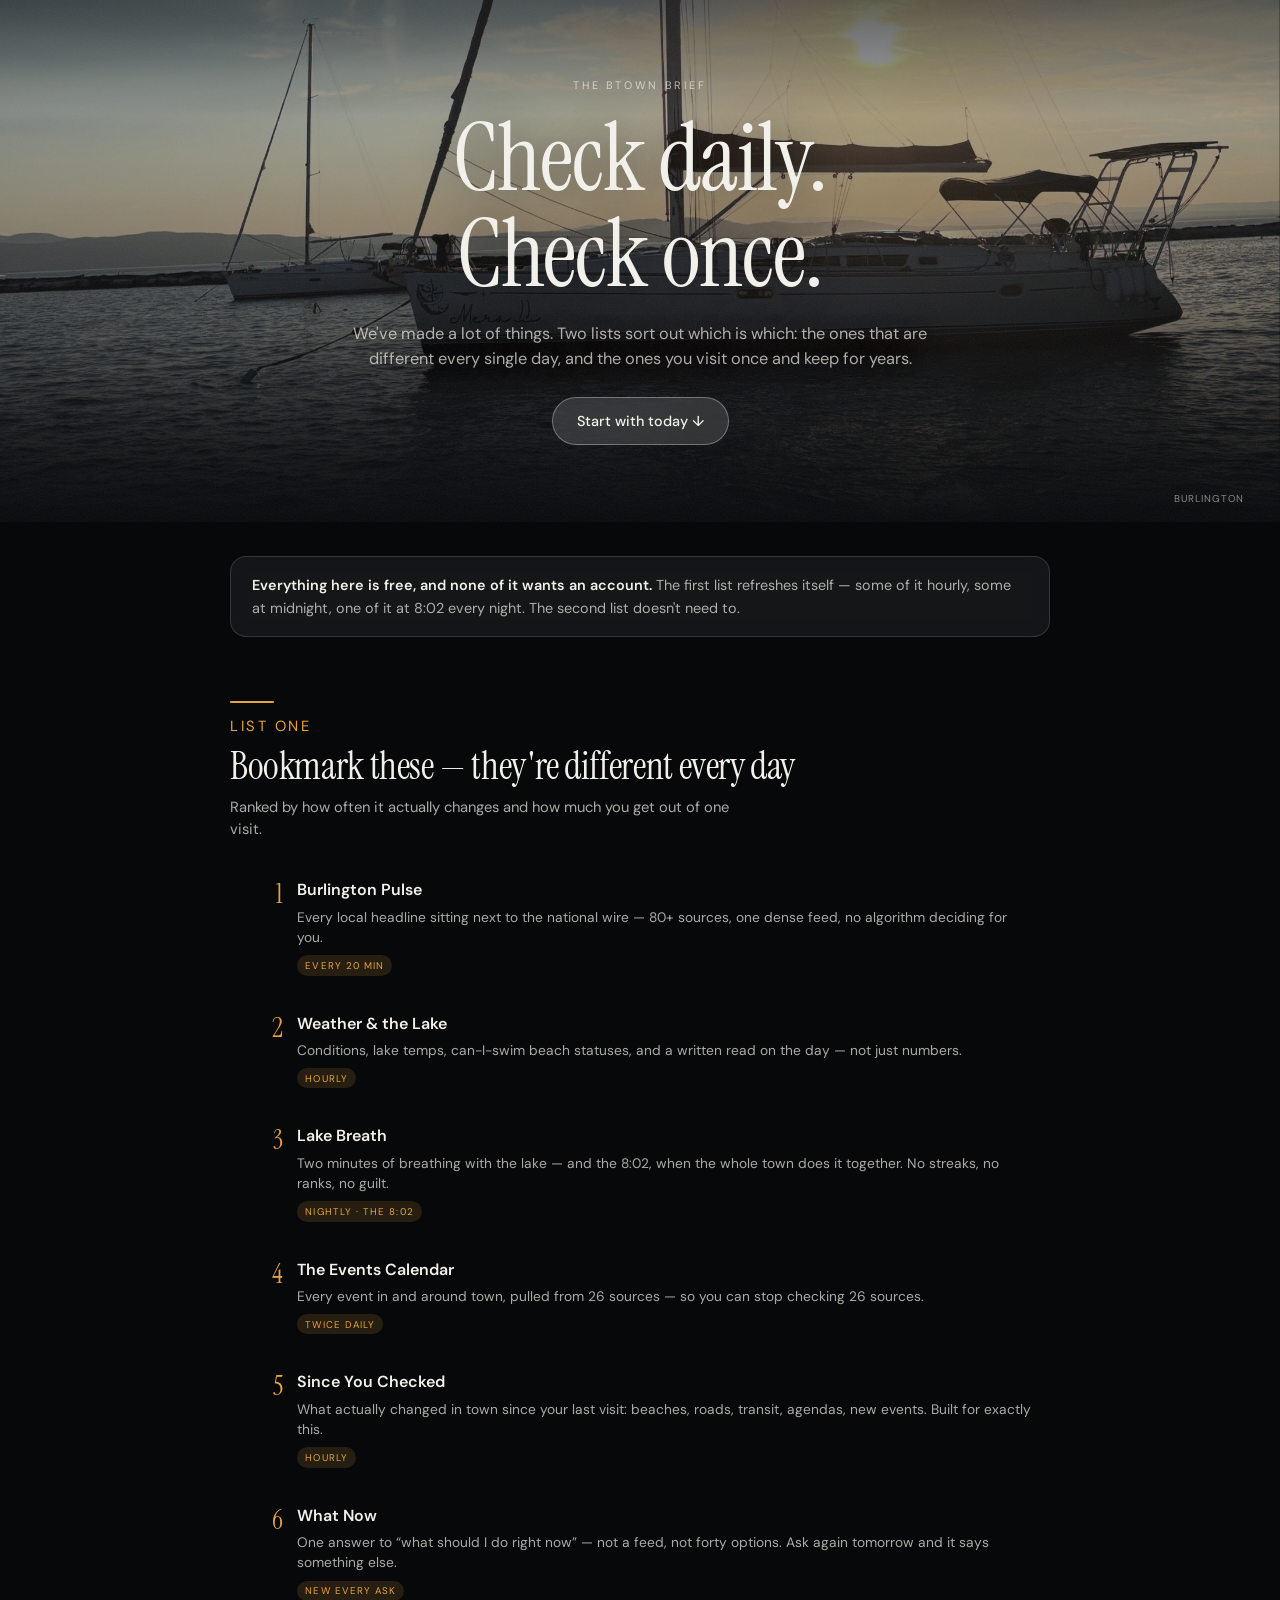
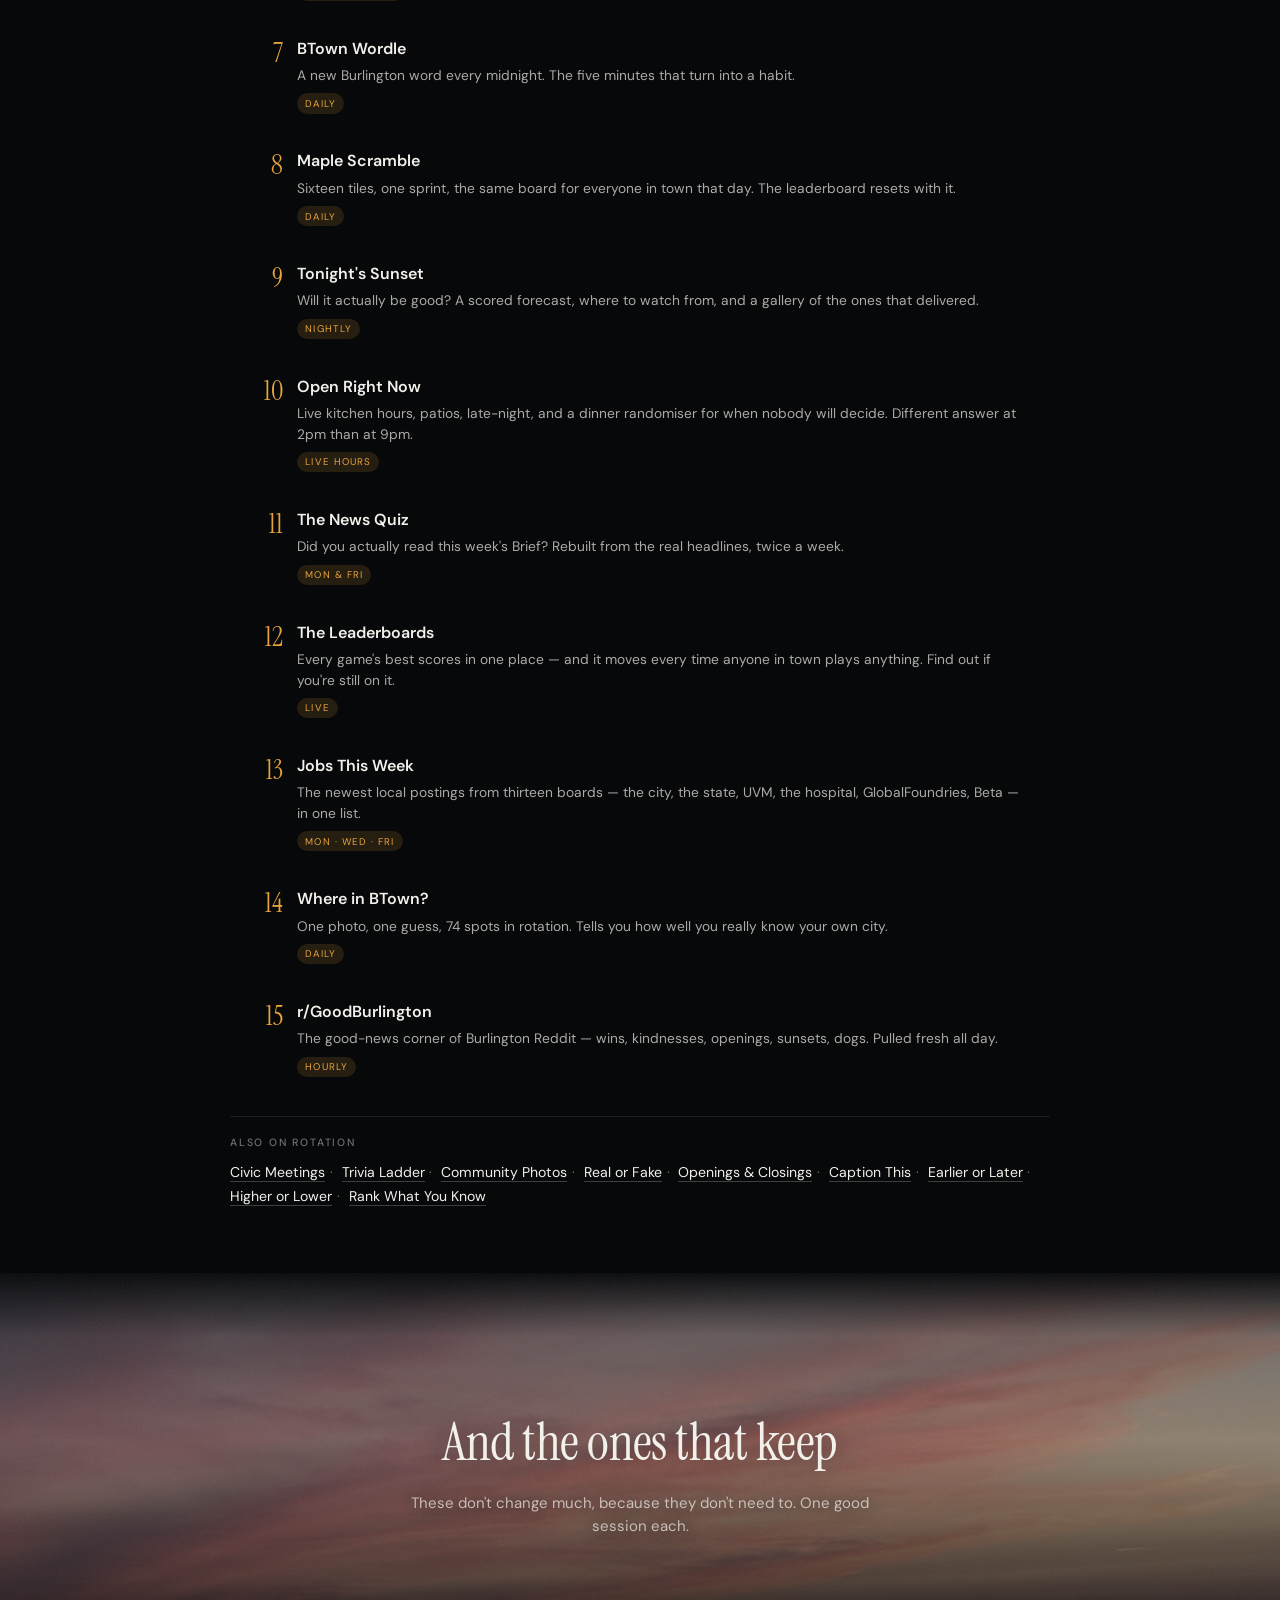
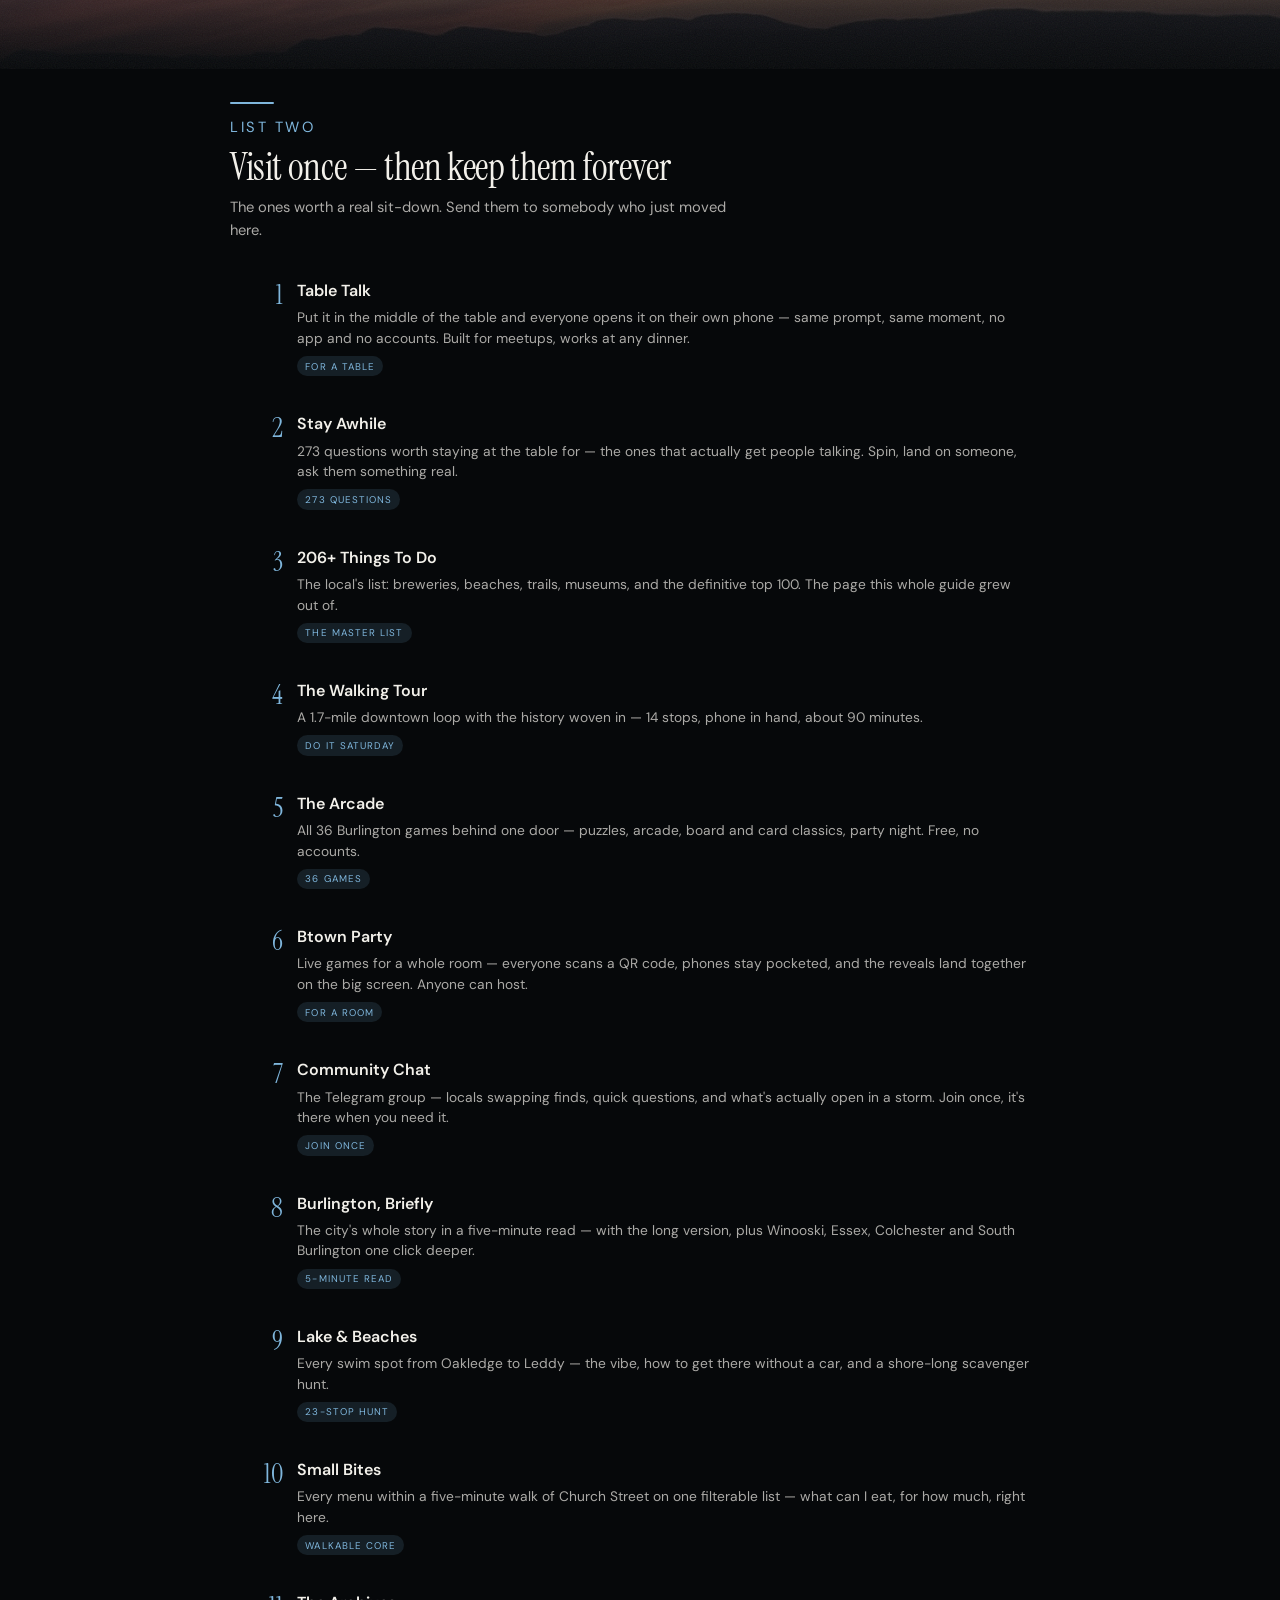
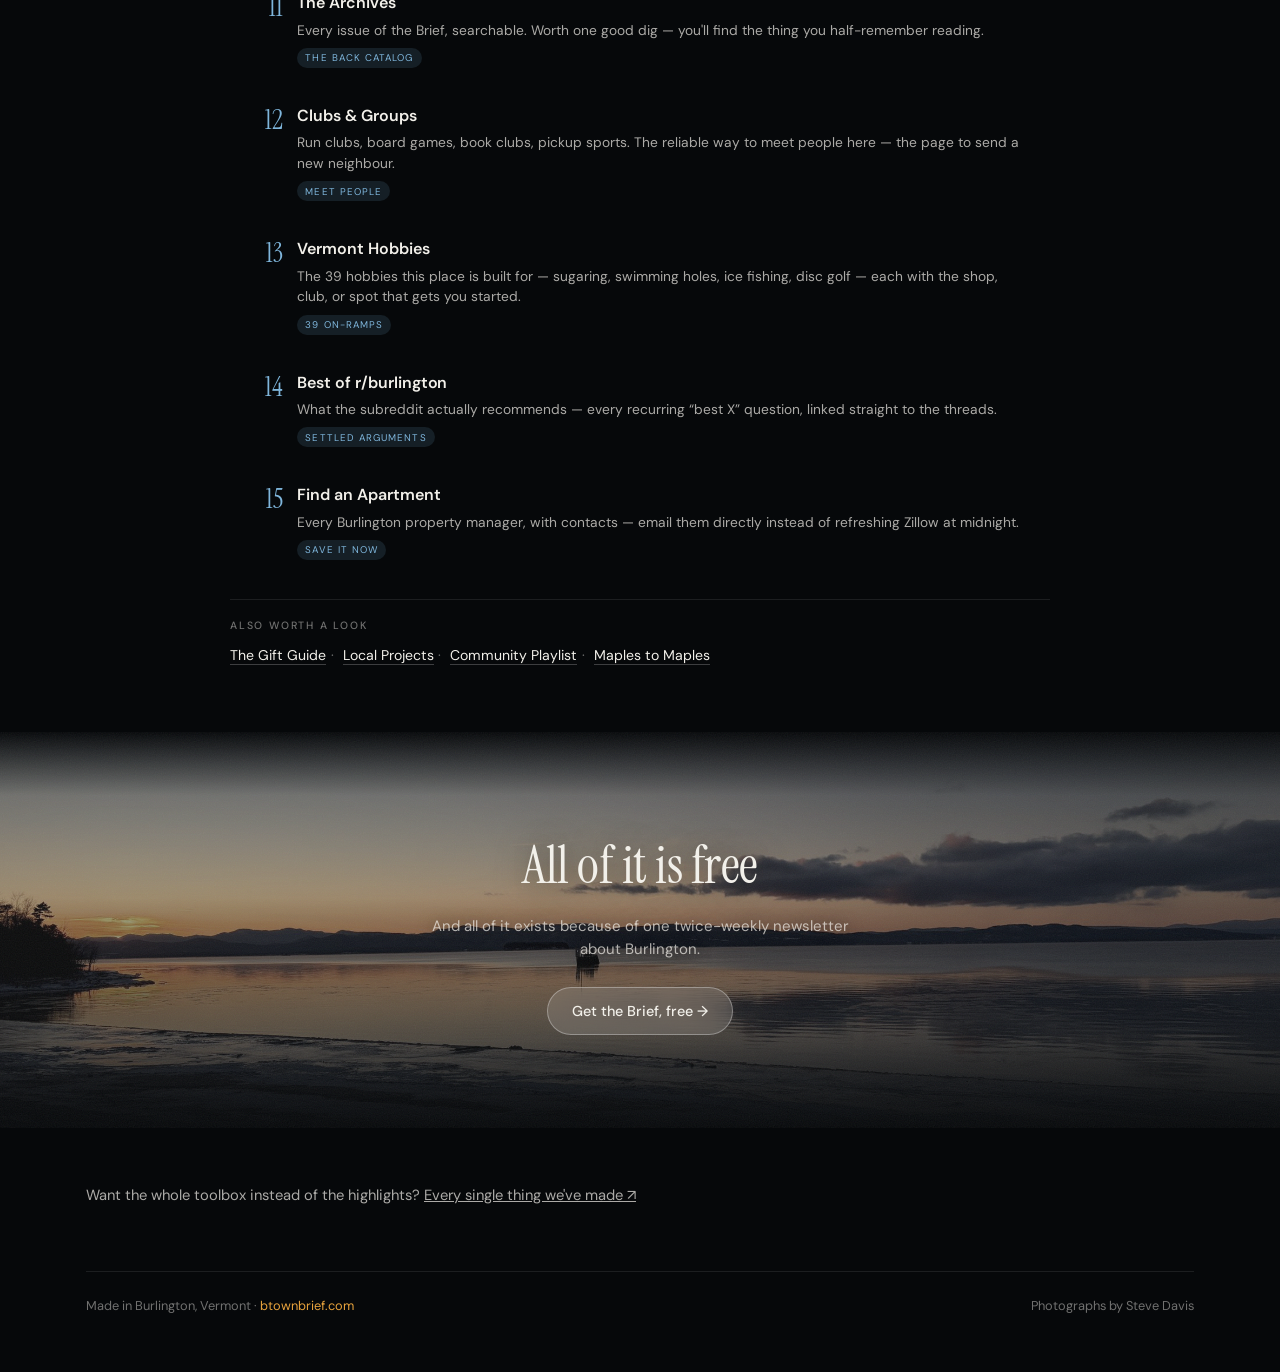
==== start-here.html @ 5e4eedcc "Add Start Here — the two ranked lists Thirty of the free things we've made, sorted into the only two" ====
<!DOCTYPE html>
<html lang="en">
<head>
<meta charset="utf-8">
<meta name="viewport" content="width=device-width, initial-scale=1, viewport-fit=cover">
<meta name="theme-color" content="#06080A">
<title>Start Here — check daily, check once</title>
<meta name="description" content="Thirty of the free things the BTown Brief has built for Burlington, ranked into two lists: the fifteen that are different every day, and the fifteen worth one good visit.">

<link rel="icon" href="assets/favicon-32.png" sizes="32x32" type="image/png">
<link rel="icon" href="assets/favicon-16.png" sizes="16x16" type="image/png">
<link rel="apple-touch-icon" href="assets/apple-touch-icon.png">
<link rel="manifest" href="manifest.webmanifest">
<meta name="apple-mobile-web-app-title" content="BTown Hub">

<meta property="og:type" content="website">
<meta property="og:site_name" content="BTown Brief">
<meta property="og:title" content="Start Here — check daily, check once">
<meta property="og:description" content="Two ranked lists: the fifteen things that are different every day, and the fifteen worth one good visit.">
<meta property="og:url" content="https://hub.btownbrief.com/start-here.html">
<meta property="og:image" content="https://hub.btownbrief.com/assets/og-hub.jpg">
<meta property="og:image:width" content="1200">
<meta property="og:image:height" content="630">
<meta name="twitter:card" content="summary_large_image">
<meta name="twitter:title" content="Start Here — check daily, check once">
<meta name="twitter:description" content="Two ranked lists: the fifteen things that are different every day, and the fifteen worth one good visit.">
<meta name="twitter:image" content="https://hub.btownbrief.com/assets/og-hub.jpg">

<link rel="preconnect" href="https://fonts.googleapis.com">
<link rel="preconnect" href="https://fonts.gstatic.com" crossorigin>
<link href="https://fonts.googleapis.com/css2?family=Instrument+Serif:ital@0;1&family=DM+Sans:opsz,wght@9..40,300;9..40,400;9..40,500;9..40,600&display=swap" rel="stylesheet">
<link rel="stylesheet" href="style.css">
<link rel="stylesheet" href="start-here.css">
</head>
<body>

<!-- ============ THE OPENING FRAME ============ -->
<header class="shot hero">
  <div class="shot-img" style="background-image:url('assets/img/band-city.jpg')"></div>
  <div class="grain" aria-hidden="true"></div>
  <div class="hero-copy">
    <p class="eyebrow">The BTown Brief</p>
    <h1>Check daily.<br>Check once.</h1>
    <p class="lede">We've made a lot of things. Two lists sort out which is which:
      the ones that are different every single day, and the ones you visit once
      and keep for years.</p>
    <a class="pillbtn" href="#daily">Start with today ↓</a>
  </div>
  <span class="credit">Burlington</span>
</header>

<!-- ============ LIST ONE ============ -->
<main class="wrap" id="daily">
  <section class="deck">
    <div class="howto">
      <b>Everything here is free, and none of it wants an account.</b>
      The first list refreshes itself — some of it hourly, some at midnight, one of it
      at 8:02 every night. The second list doesn't need to.
    </div>
  </section>

  <section class="deck tight lists daily">
    <div class="list-head">
      <div class="list-rule"></div>
      <p class="list-kicker">List one</p>
      <h2>Bookmark these — they're different every day</h2>
      <p>Ranked by how often it actually changes and how much you get out of one visit.</p>
    </div>

    <ol class="ranks">
      <li><a class="rank" href="https://guide.btownbrief.com/pulse.html">
        <div class="rank-n">1</div>
        <div class="rank-body">
          <div class="rank-name">Burlington Pulse <span class="arrow">→</span></div>
          <p>Every local headline sitting next to the national wire — 80+ sources, one dense feed, no algorithm deciding for you.</p>
          <span class="chip">every 20 min</span>
        </div>
      </a></li>

      <li><a class="rank" href="https://guide.btownbrief.com/weather.html">
        <div class="rank-n">2</div>
        <div class="rank-body">
          <div class="rank-name">Weather &amp; the Lake <span class="arrow">→</span></div>
          <p>Conditions, lake temps, can-I-swim beach statuses, and a written read on the day — not just numbers.</p>
          <span class="chip">hourly</span>
        </div>
      </a></li>

      <li><a class="rank" href="https://play.btownbrief.com/lake-breath/">
        <div class="rank-n">3</div>
        <div class="rank-body">
          <div class="rank-name">Lake Breath <span class="arrow">→</span></div>
          <p>Two minutes of breathing with the lake — and the 8:02, when the whole town does it together. No streaks, no ranks, no guilt.</p>
          <span class="chip">nightly · the 8:02</span>
        </div>
      </a></li>

      <li><a class="rank" href="https://guide.btownbrief.com/events.html">
        <div class="rank-n">4</div>
        <div class="rank-body">
          <div class="rank-name">The Events Calendar <span class="arrow">→</span></div>
          <p>Every event in and around town, pulled from 26 sources — so you can stop checking 26 sources.</p>
          <span class="chip">twice daily</span>
        </div>
      </a></li>

      <li><a class="rank" href="https://guide.btownbrief.com/changes.html">
        <div class="rank-n">5</div>
        <div class="rank-body">
          <div class="rank-name">Since You Checked <span class="arrow">→</span></div>
          <p>What actually changed in town since your last visit: beaches, roads, transit, agendas, new events. Built for exactly this.</p>
          <span class="chip">hourly</span>
        </div>
      </a></li>

      <li><a class="rank" href="https://play.btownbrief.com/what-now/">
        <div class="rank-n">6</div>
        <div class="rank-body">
          <div class="rank-name">What Now <span class="arrow">→</span></div>
          <p>One answer to “what should I do right now” — not a feed, not forty options. Ask again tomorrow and it says something else.</p>
          <span class="chip">new every ask</span>
        </div>
      </a></li>

      <li><a class="rank" href="https://play.btownbrief.com/btown-wordle/">
        <div class="rank-n">7</div>
        <div class="rank-body">
          <div class="rank-name">BTown Wordle <span class="arrow">→</span></div>
          <p>A new Burlington word every midnight. The five minutes that turn into a habit.</p>
          <span class="chip">daily</span>
        </div>
      </a></li>

      <li><a class="rank" href="https://play.btownbrief.com/maple-scramble/">
        <div class="rank-n">8</div>
        <div class="rank-body">
          <div class="rank-name">Maple Scramble <span class="arrow">→</span></div>
          <p>Sixteen tiles, one sprint, the same board for everyone in town that day. The leaderboard resets with it.</p>
          <span class="chip">daily</span>
        </div>
      </a></li>

      <li><a class="rank" href="https://guide.btownbrief.com/sunset.html">
        <div class="rank-n">9</div>
        <div class="rank-body">
          <div class="rank-name">Tonight's Sunset <span class="arrow">→</span></div>
          <p>Will it actually be good? A scored forecast, where to watch from, and a gallery of the ones that delivered.</p>
          <span class="chip">nightly</span>
        </div>
      </a></li>

      <li><a class="rank" href="https://guide.btownbrief.com/restaurants.html">
        <div class="rank-n">10</div>
        <div class="rank-body">
          <div class="rank-name">Open Right Now <span class="arrow">→</span></div>
          <p>Live kitchen hours, patios, late-night, and a dinner randomiser for when nobody will decide. Different answer at 2pm than at 9pm.</p>
          <span class="chip">live hours</span>
        </div>
      </a></li>

      <li><a class="rank" href="https://play.btownbrief.com/news-quiz/">
        <div class="rank-n">11</div>
        <div class="rank-body">
          <div class="rank-name">The News Quiz <span class="arrow">→</span></div>
          <p>Did you actually read this week's Brief? Rebuilt from the real headlines, twice a week.</p>
          <span class="chip">Mon &amp; Fri</span>
        </div>
      </a></li>

      <li><a class="rank" href="https://play.btownbrief.com/leaderboards/">
        <div class="rank-n">12</div>
        <div class="rank-body">
          <div class="rank-name">The Leaderboards <span class="arrow">→</span></div>
          <p>Every game's best scores in one place — and it moves every time anyone in town plays anything. Find out if you're still on it.</p>
          <span class="chip">live</span>
        </div>
      </a></li>

      <li><a class="rank" href="https://guide.btownbrief.com/jobs.html">
        <div class="rank-n">13</div>
        <div class="rank-body">
          <div class="rank-name">Jobs This Week <span class="arrow">→</span></div>
          <p>The newest local postings from thirteen boards — the city, the state, UVM, the hospital, GlobalFoundries, Beta — in one list.</p>
          <span class="chip">Mon · Wed · Fri</span>
        </div>
      </a></li>

      <li><a class="rank" href="https://play.btownbrief.com/where-in-btown/">
        <div class="rank-n">14</div>
        <div class="rank-body">
          <div class="rank-name">Where in BTown? <span class="arrow">→</span></div>
          <p>One photo, one guess, 74 spots in rotation. Tells you how well you really know your own city.</p>
          <span class="chip">daily</span>
        </div>
      </a></li>

      <li><a class="rank" href="https://guide.btownbrief.com/goodburlington.html">
        <div class="rank-n">15</div>
        <div class="rank-body">
          <div class="rank-name">r/GoodBurlington <span class="arrow">→</span></div>
          <p>The good-news corner of Burlington Reddit — wins, kindnesses, openings, sunsets, dogs. Pulled fresh all day.</p>
          <span class="chip">hourly</span>
        </div>
      </a></li>
    </ol>

    <div class="bench">
      <h3>Also on rotation</h3>
      <p>
        <a href="https://guide.btownbrief.com/civic.html">Civic Meetings</a><span class="sep">·</span>
        <a href="https://play.btownbrief.com/trivia-ladder/">Trivia Ladder</a><span class="sep">·</span>
        <a href="https://guide.btownbrief.com/photos.html">Community Photos</a><span class="sep">·</span>
        <a href="https://play.btownbrief.com/real-or-fake/">Real or Fake</a><span class="sep">·</span>
        <a href="https://guide.btownbrief.com/openings.html">Openings &amp; Closings</a><span class="sep">·</span>
        <a href="https://play.btownbrief.com/caption-this/">Caption This</a><span class="sep">·</span>
        <a href="https://play.btownbrief.com/earlier-or-later/">Earlier or Later</a><span class="sep">·</span>
        <a href="https://play.btownbrief.com/higher-or-lower/">Higher or Lower</a><span class="sep">·</span>
        <a href="https://play.btownbrief.com/rank-what-you-know/">Rank What You Know</a>
      </p>
    </div>
  </section>
</main>

<!-- ============ THE FRAME BETWEEN ============ -->
<section class="shot band" id="once">
  <div class="shot-img" style="background-image:url('assets/img/band-play.jpg')"></div>
  <div class="grain" aria-hidden="true"></div>
  <div class="band-copy">
    <h2>And the ones that keep</h2>
    <p>These don't change much, because they don't need to. One good session each.</p>
  </div>
</section>

<!-- ============ LIST TWO ============ -->
<main class="wrap">
  <section class="deck lists keeps">
    <div class="list-head">
      <div class="list-rule"></div>
      <p class="list-kicker">List two</p>
      <h2>Visit once — then keep them forever</h2>
      <p>The ones worth a real sit-down. Send them to somebody who just moved here.</p>
    </div>

    <ol class="ranks">
      <li><a class="rank" href="https://guide.btownbrief.com/table.html">
        <div class="rank-n">1</div>
        <div class="rank-body">
          <div class="rank-name">Table Talk <span class="arrow">→</span></div>
          <p>Put it in the middle of the table and everyone opens it on their own phone — same prompt, same moment, no app and no accounts. Built for meetups, works at any dinner.</p>
          <span class="chip">for a table</span>
        </div>
      </a></li>

      <li><a class="rank" href="https://play.btownbrief.com/stay-awhile/">
        <div class="rank-n">2</div>
        <div class="rank-body">
          <div class="rank-name">Stay Awhile <span class="arrow">→</span></div>
          <p>273 questions worth staying at the table for — the ones that actually get people talking. Spin, land on someone, ask them something real.</p>
          <span class="chip">273 questions</span>
        </div>
      </a></li>

      <li><a class="rank" href="https://guide.btownbrief.com/things-to-do.html">
        <div class="rank-n">3</div>
        <div class="rank-body">
          <div class="rank-name">206+ Things To Do <span class="arrow">→</span></div>
          <p>The local's list: breweries, beaches, trails, museums, and the definitive top 100. The page this whole guide grew out of.</p>
          <span class="chip">the master list</span>
        </div>
      </a></li>

      <li><a class="rank" href="https://guide.btownbrief.com/walking-tour.html">
        <div class="rank-n">4</div>
        <div class="rank-body">
          <div class="rank-name">The Walking Tour <span class="arrow">→</span></div>
          <p>A 1.7-mile downtown loop with the history woven in — 14 stops, phone in hand, about 90 minutes.</p>
          <span class="chip">do it saturday</span>
        </div>
      </a></li>

      <li><a class="rank" href="https://play.btownbrief.com/">
        <div class="rank-n">5</div>
        <div class="rank-body">
          <div class="rank-name">The Arcade <span class="arrow">→</span></div>
          <p>All 36 Burlington games behind one door — puzzles, arcade, board and card classics, party night. Free, no accounts.</p>
          <span class="chip">36 games</span>
        </div>
      </a></li>

      <li><a class="rank" href="https://play.btownbrief.com/btown-party/">
        <div class="rank-n">6</div>
        <div class="rank-body">
          <div class="rank-name">Btown Party <span class="arrow">→</span></div>
          <p>Live games for a whole room — everyone scans a QR code, phones stay pocketed, and the reveals land together on the big screen. Anyone can host.</p>
          <span class="chip">for a room</span>
        </div>
      </a></li>

      <li><a class="rank" href="https://guide.btownbrief.com/telegram.html">
        <div class="rank-n">7</div>
        <div class="rank-body">
          <div class="rank-name">Community Chat <span class="arrow">→</span></div>
          <p>The Telegram group — locals swapping finds, quick questions, and what's actually open in a storm. Join once, it's there when you need it.</p>
          <span class="chip">join once</span>
        </div>
      </a></li>

      <li><a class="rank" href="https://guide.btownbrief.com/history.html">
        <div class="rank-n">8</div>
        <div class="rank-body">
          <div class="rank-name">Burlington, Briefly <span class="arrow">→</span></div>
          <p>The city's whole story in a five-minute read — with the long version, plus Winooski, Essex, Colchester and South Burlington one click deeper.</p>
          <span class="chip">5-minute read</span>
        </div>
      </a></li>

      <li><a class="rank" href="https://guide.btownbrief.com/beaches.html">
        <div class="rank-n">9</div>
        <div class="rank-body">
          <div class="rank-name">Lake &amp; Beaches <span class="arrow">→</span></div>
          <p>Every swim spot from Oakledge to Leddy — the vibe, how to get there without a car, and a shore-long scavenger hunt.</p>
          <span class="chip">23-stop hunt</span>
        </div>
      </a></li>

      <li><a class="rank" href="https://guide.btownbrief.com/small-bites.html">
        <div class="rank-n">10</div>
        <div class="rank-body">
          <div class="rank-name">Small Bites <span class="arrow">→</span></div>
          <p>Every menu within a five-minute walk of Church Street on one filterable list — what can I eat, for how much, right here.</p>
          <span class="chip">walkable core</span>
        </div>
      </a></li>

      <li><a class="rank" href="https://play.btownbrief.com/archive/">
        <div class="rank-n">11</div>
        <div class="rank-body">
          <div class="rank-name">The Archives <span class="arrow">→</span></div>
          <p>Every issue of the Brief, searchable. Worth one good dig — you'll find the thing you half-remember reading.</p>
          <span class="chip">the back catalog</span>
        </div>
      </a></li>

      <li><a class="rank" href="https://guide.btownbrief.com/clubs.html">
        <div class="rank-n">12</div>
        <div class="rank-body">
          <div class="rank-name">Clubs &amp; Groups <span class="arrow">→</span></div>
          <p>Run clubs, board games, book clubs, pickup sports. The reliable way to meet people here — the page to send a new neighbour.</p>
          <span class="chip">meet people</span>
        </div>
      </a></li>

      <li><a class="rank" href="https://guide.btownbrief.com/hobbies.html">
        <div class="rank-n">13</div>
        <div class="rank-body">
          <div class="rank-name">Vermont Hobbies <span class="arrow">→</span></div>
          <p>The 39 hobbies this place is built for — sugaring, swimming holes, ice fishing, disc golf — each with the shop, club, or spot that gets you started.</p>
          <span class="chip">39 on-ramps</span>
        </div>
      </a></li>

      <li><a class="rank" href="https://guide.btownbrief.com/best-of-reddit.html">
        <div class="rank-n">14</div>
        <div class="rank-body">
          <div class="rank-name">Best of r/burlington <span class="arrow">→</span></div>
          <p>What the subreddit actually recommends — every recurring “best X” question, linked straight to the threads.</p>
          <span class="chip">settled arguments</span>
        </div>
      </a></li>

      <li><a class="rank" href="https://guide.btownbrief.com/housing.html">
        <div class="rank-n">15</div>
        <div class="rank-body">
          <div class="rank-name">Find an Apartment <span class="arrow">→</span></div>
          <p>Every Burlington property manager, with contacts — email them directly instead of refreshing Zillow at midnight.</p>
          <span class="chip">save it now</span>
        </div>
      </a></li>
    </ol>

    <div class="bench">
      <h3>Also worth a look</h3>
      <p>
        <a href="https://guide.btownbrief.com/gifts.html">The Gift Guide</a><span class="sep">·</span>
        <a href="https://guide.btownbrief.com/projects.html">Local Projects</a><span class="sep">·</span>
        <a href="https://guide.btownbrief.com/playlist.html">Community Playlist</a><span class="sep">·</span>
        <a href="https://play.btownbrief.com/maples-to-maples/">Maples to Maples</a>
      </p>
    </div>
  </section>
</main>

<!-- ============ CLOSING FRAME ============ -->
<section class="shot band closing">
  <div class="shot-img" style="background-image:url('assets/img/band-join.jpg')"></div>
  <div class="grain" aria-hidden="true"></div>
  <div class="band-copy">
    <h2>All of it is free</h2>
    <p>And all of it exists because of one twice-weekly newsletter about Burlington.</p>
    <a class="pillbtn" href="https://www.btownbrief.com?utm_source=hub&utm_medium=referral&utm_campaign=start_here">Get the Brief, free →</a>
  </div>
</section>

<main class="wrap">
  <section class="deck">
    <p class="router-more">Want the whole toolbox instead of the highlights? <a href="/">Every single thing we've made ↗</a></p>
  </section>
  <footer class="foot">
    <span>Made in Burlington, Vermont · <a href="https://www.btownbrief.com">btownbrief.com</a></span>
    <span>Photographs by Steve Davis</span>
  </footer>
</main>

<script src="https://play.btownbrief.com/nav.js" defer></script>
</body>
</html>
---- style.css ----
/* ============================================================
   EVERYTHING — the BTown Brief front door

   The page is a reel of Burlington. A photograph fills the frame,
   dissolves into black, the links sit in that black, and then the
   black dissolves into the next photograph. The dark isn't dead
   space between pictures — it's the room the links live in.

   Cards are glass, not slabs: translucent, blurred, bordered in a
   hairline of white. They read on a photograph and on black alike,
   which is what lets a card sit anywhere on the reel.
============================================================ */

:root {
  --black: #06080A;
  --ink: #F2F0EA;
  --ink-soft: rgba(242, 240, 234, 0.70);
  --ink-faint: rgba(242, 240, 234, 0.45);

  /* Glass. One material, used everywhere. */
  --glass: rgba(255, 255, 255, 0.06);
  --glass-hover: rgba(255, 255, 255, 0.11);
  --glass-edge: rgba(255, 255, 255, 0.14);
  --glass-edge-hi: rgba(255, 255, 255, 0.32);

  --gold: #E8A33D;

  --serif: "Instrument Serif", Georgia, serif;
  --ui: "DM Sans", system-ui, -apple-system, sans-serif;

  --radius: 16px;
  --pill: 999px;
  --wrap: 1180px;
}

* { box-sizing: border-box; }

body {
  margin: 0;
  background: var(--black);
  color: var(--ink);
  font-family: var(--ui);
  font-size: 15px;
  line-height: 1.55;
  -webkit-font-smoothing: antialiased;
}

.wrap {
  max-width: var(--wrap);
  margin: 0 auto;
  padding: 0 clamp(1.1rem, 4vw, 2.25rem);
}

/* ============================================================
   PHOTOGRAPHS
   Every frame is graded the same way and masked to black top and
   bottom, so no photo ever ends on a hard edge.
============================================================ */
.shot {
  position: relative;
  width: 100%;
  overflow: hidden;
  background: var(--black);
}
.shot-img {
  position: absolute;
  inset: 0;
  background-size: cover;
  background-position: center 55%;
  /* The grade. Matte it so white type simply sits on top — a scrim alone
     never fixes white-text-on-photo, but a graded photo doesn't need one. */
  filter: saturate(0.74) contrast(0.88) brightness(0.82);
}
/* Dissolve into black at both ends. This is the whole transition. */
.shot::after {
  content: "";
  position: absolute;
  inset: 0;
  z-index: 1;
  pointer-events: none;
  background: linear-gradient(
    to bottom,
    var(--black) 0%,
    rgba(6, 8, 10, 0.35) 16%,
    rgba(6, 8, 10, 0.18) 42%,
    rgba(6, 8, 10, 0.55) 78%,
    var(--black) 100%
  );
}
/* The hero has no black above it — it opens the page. */
.shot.hero::after {
  background: linear-gradient(
    to bottom,
    rgba(6, 8, 10, 0.55) 0%,
    rgba(6, 8, 10, 0.15) 22%,
    rgba(6, 8, 10, 0.30) 55%,
    rgba(6, 8, 10, 0.88) 88%,
    var(--black) 100%
  );
}

/* Grain, over everything photographic. Ties the set into one family. */
.grain {
  position: absolute;
  inset: 0;
  z-index: 2;
  pointer-events: none;
  opacity: 0.15;
  background-image: url("data:image/svg+xml,%3Csvg xmlns='http://www.w3.org/2000/svg' width='160' height='160'%3E%3Cfilter id='n'%3E%3CfeTurbulence type='fractalNoise' baseFrequency='0.85' numOctaves='3' stitchTiles='stitch'/%3E%3C/filter%3E%3Crect width='160' height='160' filter='url(%23n)' opacity='0.5'/%3E%3C/svg%3E");
}

/* ---- The opening frame ---- */
.hero {
  min-height: clamp(420px, 58vh, 620px);
  display: flex;
  align-items: center;
}
.hero-copy {
  position: relative;
  z-index: 3;
  max-width: var(--wrap);
  margin: 0 auto;
  width: 100%;
  padding: 0 clamp(1.1rem, 4vw, 2.25rem);
  text-align: center;
}
.eyebrow {
  font-size: 0.68rem;
  letter-spacing: 0.24em;
  text-transform: uppercase;
  color: var(--ink-soft);
  margin: 0 0 1rem;
}
.hero h1 {
  font-family: var(--serif);
  font-weight: 400;
  font-size: clamp(2.8rem, 7.4vw, 5.9rem);
  line-height: 1.02;
  letter-spacing: -0.012em;
  margin: 0;
  text-wrap: balance;
  text-shadow: 0 2px 40px rgba(0, 0, 0, 0.45);
}
.hero .lede {
  max-width: 54ch;
  margin: 1.15rem auto 0;
  color: var(--ink-soft);
  font-size: 1.02rem;
  text-shadow: 0 1px 18px rgba(0, 0, 0, 0.6);
}

/* The park.photos pill: translucent, not a solid slab. */
.pillbtn {
  display: inline-flex;
  align-items: center;
  gap: 0.5rem;
  margin-top: 1.6rem;
  padding: 0.72rem 1.5rem;
  border-radius: var(--pill);
  background: rgba(255, 255, 255, 0.13);
  border: 1px solid var(--glass-edge-hi);
  -webkit-backdrop-filter: blur(14px);
  backdrop-filter: blur(14px);
  color: var(--ink);
  text-decoration: none;
  font-size: 0.9rem;
  font-weight: 500;
  transition: background 0.18s ease, transform 0.18s ease;
}
/* Two pills sit side by side on the hero; inline-flex leaves no gap of its own. */
.pillbtn + .pillbtn { margin-left: 0.6rem; }
.pillbtn:hover, .pillbtn:focus-visible {
  background: rgba(255, 255, 255, 0.22);
  transform: translateY(-1px);
  outline: none;
}

/* ---- Interstitial frames: a photo carrying a section title ---- */
.shot.band {
  min-height: clamp(300px, 44vh, 440px);
  display: flex;
  align-items: center;
  justify-content: center;
  text-align: center;
}
.band-copy { position: relative; z-index: 3; padding: 0 1.5rem; }
.band-copy h2 {
  font-family: var(--serif);
  font-weight: 400;
  font-size: clamp(2rem, 4.6vw, 3.3rem);
  margin: 0;
  letter-spacing: -0.01em;
  text-shadow: 0 2px 30px rgba(0, 0, 0, 0.5);
}
.band-copy p {
  margin: 0.5rem auto 0;
  max-width: 46ch;
  color: var(--ink-soft);
  text-shadow: 0 1px 16px rgba(0, 0, 0, 0.65);
}

/* ============================================================
   THE LINKS — dense, glassy, sitting in the black
============================================================ */
.deck {
  padding: clamp(1.3rem, 2.8vw, 2.1rem) 0 clamp(2.6rem, 5vw, 4rem);
}
.deck.tight { padding-top: 0; }

.grid {
  display: grid;
  grid-template-columns: repeat(auto-fill, minmax(232px, 1fr));
  gap: 10px;
}

/* A quiet rule across the grid. Seventeen games in one undifferentiated block
   is a wall; grouped, it's a menu. */
.subhead {
  grid-column: 1 / -1;
  display: flex;
  align-items: center;
  gap: 0.9rem;
  margin: 1.1rem 0 0.1rem;
  font-size: 0.66rem;
  letter-spacing: 0.17em;
  text-transform: uppercase;
  color: var(--ink-faint);
}
.subhead::after {
  content: "";
  flex: 1;
  height: 1px;
  background: rgba(255, 255, 255, 0.10);
}
.subhead:first-child { margin-top: 0; }

.card {
  position: relative;
  display: flex;
  flex-direction: column;
  gap: 0.28rem;
  padding: 0.9rem 1.05rem 0.95rem;
  border-radius: var(--radius);
  background: var(--glass);
  border: 1px solid var(--glass-edge);
  -webkit-backdrop-filter: blur(12px);
  backdrop-filter: blur(12px);
  text-decoration: none;
  color: inherit;
  transition: background 0.18s ease, border-color 0.18s ease, transform 0.18s ease;
}
.card:hover, .card:focus-visible {
  background: var(--glass-hover);
  border-color: var(--glass-edge-hi);
  transform: translateY(-2px);
  outline: none;
}
.card:focus-visible { box-shadow: 0 0 0 2px var(--gold); }

.card h3 {
  margin: 0;
  font-size: 0.97rem;
  font-weight: 600;
  letter-spacing: -0.003em;
  display: flex;
  align-items: center;
  gap: 0.45rem;
  flex-wrap: wrap;
}
.card .icon { font-size: 1.02rem; line-height: 1; }
.card p {
  margin: 0;
  font-size: 0.84rem;
  line-height: 1.45;
  color: var(--ink-soft);
}

/* Section headings that sit on black, between the frames. */
.dept {
  display: flex;
  align-items: baseline;
  gap: 0.8rem;
  flex-wrap: wrap;
  margin-bottom: 1rem;
}
.dept h2 {
  font-family: var(--serif);
  font-weight: 400;
  font-size: 1.85rem;
  margin: 0;
}
.dept p {
  margin: 0;
  color: var(--ink-faint);
  font-size: 0.86rem;
  flex: 1;
  min-width: 11rem;
}

/* The intent router: question cards, first person, one tap each. */
.router-kicker {
  font-family: var(--serif);
  font-style: italic;
  font-size: clamp(1.15rem, 2.6vw, 1.45rem);
  color: var(--ink-soft);
  margin: 0 0 0.8rem;
  text-wrap: balance;
}

/* Live conditions: the weather page's vitals, one tap from the door.
   Bare text on the hero — no chip — so it reads as a line, not a button. */
.wx-pill {
  display: inline-flex;
  flex-wrap: wrap;
  align-items: center;
  gap: 0.45rem 0.7rem;
  margin-top: 1rem;
  color: var(--ink);
  text-decoration: none;
  font-size: 0.86rem;
}
.wx-pill:hover .wx-go, .wx-pill:focus-visible .wx-go { text-decoration: underline; }
.wx-pill:focus-visible { outline: none; }
.wx-pill .wx-sep { color: var(--ink-faint); }
.wx-pill .wx-go { color: var(--gold); font-size: 0.72rem; letter-spacing: 0.1em; text-transform: uppercase; }
.intents {
  display: grid;
  grid-template-columns: repeat(auto-fit, minmax(290px, 1fr));
  gap: 12px;
}
.intent {
  display: flex;
  flex-direction: column;
  gap: 0.3rem;
  padding: 1.35rem 1.4rem 1.45rem;
  border-radius: var(--radius);
  background: var(--glass);
  border: 1px solid var(--glass-edge);
  -webkit-backdrop-filter: blur(12px);
  backdrop-filter: blur(12px);
  text-decoration: none;
  color: inherit;
  transition: background 0.18s ease, border-color 0.18s ease, transform 0.18s ease;
}
.intent:hover {
  background: var(--glass-hover);
  border-color: var(--glass-edge-hi);
}
.intent-links {
  display: flex;
  flex-wrap: wrap;
  gap: 0 1.1rem;
  margin: 0.35rem 0 0;
}
.intent-links .go {
  display: inline-flex;
  align-items: center;
  min-height: 44px;
  text-decoration: none;
}
.intent-links .go:hover, .intent-links .go:focus-visible {
  color: var(--ink);
  outline: none;
}
.intent h3 {
  font-family: var(--serif);
  font-weight: 400;
  font-size: 1.32rem;
  margin: 0;
}
.intent p { margin: 0; font-size: 0.88rem; color: var(--ink-soft); }
.router-more {
  margin: 1.4rem 0 0;
  font-size: 0.92rem;
  color: var(--ink-soft);
}
.router-more a { color: inherit; }

/* The three big destinations. Bigger glass, same material. */
.hubs {
  display: grid;
  grid-template-columns: repeat(auto-fit, minmax(250px, 1fr));
  gap: 12px;
}
.hub {
  display: flex;
  flex-direction: column;
  gap: 0.3rem;
  padding: 1.35rem 1.4rem 1.45rem;
  border-radius: var(--radius);
  background: var(--glass);
  border: 1px solid var(--glass-edge);
  -webkit-backdrop-filter: blur(12px);
  backdrop-filter: blur(12px);
  text-decoration: none;
  color: inherit;
  transition: background 0.18s ease, border-color 0.18s ease, transform 0.18s ease;
}
.hub:hover, .hub:focus-visible {
  background: var(--glass-hover);
  border-color: var(--glass-edge-hi);
  transform: translateY(-3px);
  outline: none;
}
.hub h3 {
  font-family: var(--serif);
  font-weight: 400;
  font-size: 1.5rem;
  margin: 0;
}
.hub p { margin: 0; font-size: 0.88rem; color: var(--ink-soft); }
.hub .go, .intent .go {
  margin-top: 0.55rem;
  font-size: 0.68rem;
  letter-spacing: 0.13em;
  text-transform: uppercase;
  color: var(--gold);
}

.foot {
  border-top: 1px solid rgba(255, 255, 255, 0.09);
  padding: 1.5rem 0 3.5rem;
  font-size: 0.8rem;
  color: var(--ink-faint);
  display: flex;
  flex-wrap: wrap;
  gap: 0.5rem 1.5rem;
  justify-content: space-between;
}
.foot a { color: var(--gold); text-decoration: none; }
.foot a:hover { text-decoration: underline; }

.credit {
  position: absolute;
  right: clamp(1.1rem, 4vw, 2.25rem);
  bottom: 1rem;
  z-index: 3;
  font-size: 0.62rem;
  letter-spacing: 0.1em;
  text-transform: uppercase;
  color: rgba(255, 255, 255, 0.5);
}

/* Backdrop-filter is not universal; without it the glass must still read.
   Fall back to a solid-enough tint rather than an unreadable sheet. */
@supports not ((backdrop-filter: blur(1px)) or (-webkit-backdrop-filter: blur(1px))) {
  .card, .hub, .intent { background: rgba(18, 22, 26, 0.82); }
  .pillbtn { background: rgba(28, 32, 36, 0.85); }
}

@media (prefers-reduced-motion: reduce) {
  * { transition: none !important; }
}
---- start-here.css ----
/* ============================================================
   START HERE — the two lists

   Same reel as the front door: photographs dissolving into black,
   glass sitting in the dark. What's new here is rank. A ranking
   only reads as a ranking in one column, so these lists stay a
   single narrow measure even on a wide screen — the numerals run
   straight down the left edge and you can read the order at a
   glance instead of hunting it across a grid.

   Amber marks the things that change. Lake blue — lifted from the
   drawn-sky stops on the arcade — marks the things that keep.
============================================================ */

:root {
  --lake: #7FB6DC;
  --lake-soft: rgba(127, 182, 220, 0.13);
  --gold-soft: rgba(232, 163, 61, 0.14);
}

.lists { max-width: 820px; margin: 0 auto; }

/* ---- the list header, on black between the frames ---- */
.list-head {
  display: flex;
  flex-direction: column;
  gap: 0.45rem;
  margin: 0 0 1.4rem;
}
.list-rule {
  width: 44px;
  height: 2px;
  border-radius: 2px;
  margin-bottom: 0.3rem;
}
.daily .list-rule { background: var(--gold); }
.keeps .list-rule { background: var(--lake); }

.list-kicker {
  font-size: 0.66rem;
  letter-spacing: 0.17em;
  text-transform: uppercase;
  margin: 0;
}
.daily .list-kicker { color: var(--gold); }
.keeps .list-kicker { color: var(--lake); }

.list-head h2 {
  font-family: var(--serif);
  font-weight: 400;
  font-size: clamp(1.7rem, 3.6vw, 2.4rem);
  line-height: 1.12;
  letter-spacing: -0.01em;
  margin: 0;
  text-wrap: balance;
}
.list-head p {
  margin: 0;
  max-width: 52ch;
  color: var(--ink-soft);
  font-size: 0.92rem;
}

/* ---- the ranked rows ---- */
ol.ranks {
  list-style: none;
  margin: 0;
  padding: 0;
  display: flex;
  flex-direction: column;
  gap: 6px;
}

.rank {
  display: grid;
  grid-template-columns: 2.5rem 1fr;
  gap: 0 0.9rem;
  padding: 0.85rem 1.05rem 0.9rem 0.75rem;
  border-radius: var(--radius);
  background: transparent;
  border: 1px solid transparent;
  text-decoration: none;
  color: inherit;
  transition: background 0.18s ease, border-color 0.18s ease, transform 0.18s ease;
}
.rank:hover, .rank:focus-visible {
  background: var(--glass);
  border-color: var(--glass-edge);
  transform: translateY(-1px);
  outline: none;
}
.rank:focus-visible { box-shadow: 0 0 0 2px var(--gold); }

.rank-n {
  font-family: var(--serif);
  font-weight: 400;
  font-size: 1.7rem;
  line-height: 1.2;
  text-align: right;
  font-variant-numeric: tabular-nums;
  color: var(--ink-faint);
}
/* The podium carries the section's colour; everything below is quiet. */
.daily .rank:nth-child(-n+3) .rank-n { color: var(--gold); }
.keeps .rank:nth-child(-n+3) .rank-n { color: var(--lake); }

.rank-body { min-width: 0; display: flex; flex-direction: column; gap: 0.22rem; }

.rank-name {
  font-size: 1rem;
  font-weight: 600;
  letter-spacing: -0.003em;
  display: flex;
  align-items: center;
  gap: 0.45rem;
  flex-wrap: wrap;
}
.rank:hover .rank-name .arrow { opacity: 1; transform: translateX(2px); }
.rank-name .arrow {
  color: var(--gold);
  font-size: 0.8rem;
  opacity: 0;
  transition: opacity 0.18s ease, transform 0.18s ease;
}
.keeps .rank-name .arrow { color: var(--lake); }

.rank p {
  margin: 0;
  font-size: 0.86rem;
  line-height: 1.5;
  color: var(--ink-soft);
}

.chip {
  align-self: flex-start;
  margin-top: 0.25rem;
  font-size: 0.61rem;
  letter-spacing: 0.11em;
  text-transform: uppercase;
  padding: 0.16rem 0.5rem;
  border-radius: var(--pill);
  white-space: nowrap;
}
.daily .chip { background: var(--gold-soft); color: var(--gold); }
.keeps .chip { background: var(--lake-soft); color: var(--lake); }

/* ---- the bench under each list ---- */
.bench {
  margin-top: 1.5rem;
  padding-top: 1.1rem;
  border-top: 1px solid rgba(255, 255, 255, 0.09);
}
.bench h3 {
  margin: 0 0 0.6rem;
  font-size: 0.66rem;
  letter-spacing: 0.17em;
  text-transform: uppercase;
  color: var(--ink-faint);
  font-weight: 500;
}
.bench p { margin: 0; font-size: 0.88rem; color: var(--ink-soft); line-height: 1.7; }
.bench a { color: var(--ink); text-decoration: none; border-bottom: 1px solid rgba(255, 255, 255, 0.22); }
.bench a:hover, .bench a:focus-visible { border-bottom-color: var(--gold); outline: none; }
.bench .sep { color: var(--ink-faint); padding: 0 0.3rem; }

/* ---- the "how to use this" note above the first list ---- */
.howto {
  max-width: 820px;
  margin: 0 auto;
  padding: 1.1rem 1.3rem;
  border-radius: var(--radius);
  background: var(--glass);
  border: 1px solid var(--glass-edge);
  -webkit-backdrop-filter: blur(12px);
  backdrop-filter: blur(12px);
  font-size: 0.9rem;
  color: var(--ink-soft);
}
.howto b { color: var(--ink); font-weight: 600; }

@media (max-width: 480px) {
  .rank { grid-template-columns: 1.9rem 1fr; padding-left: 0.5rem; }
  .rank-n { font-size: 1.4rem; }
}
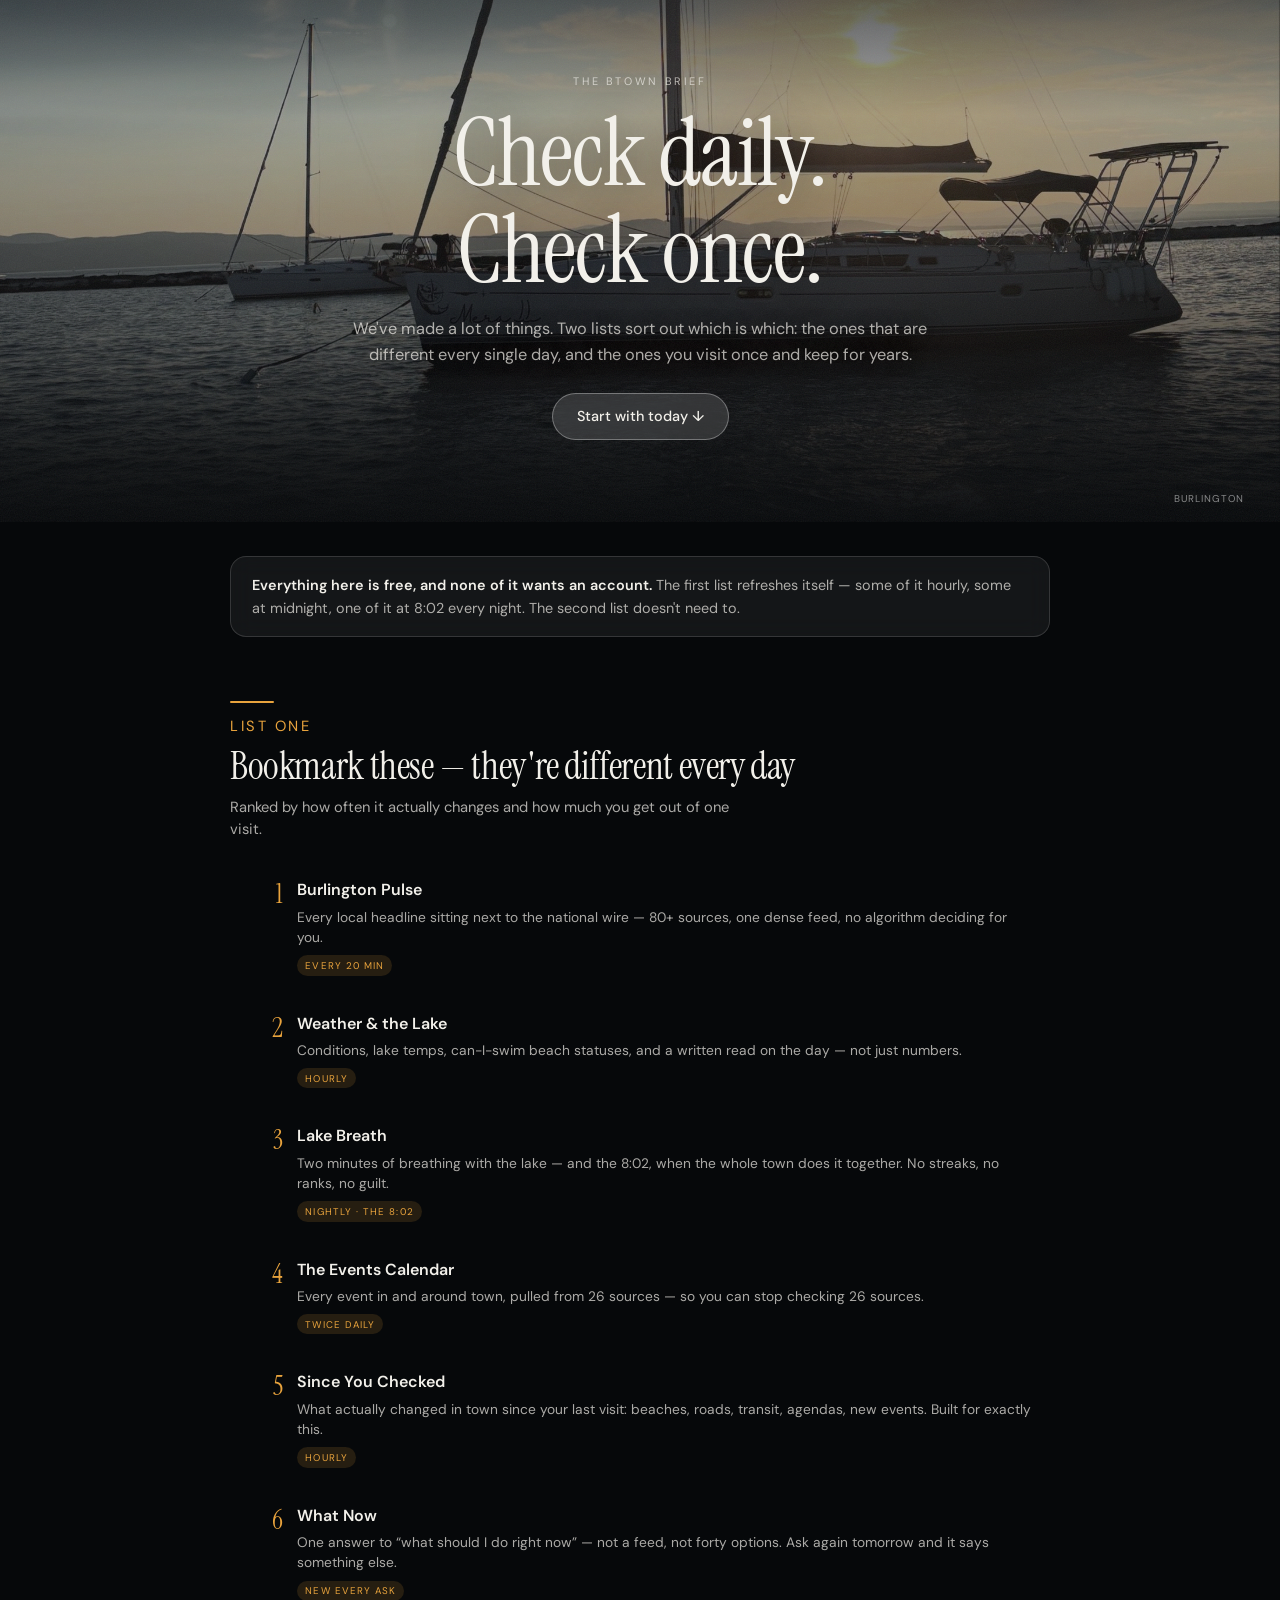
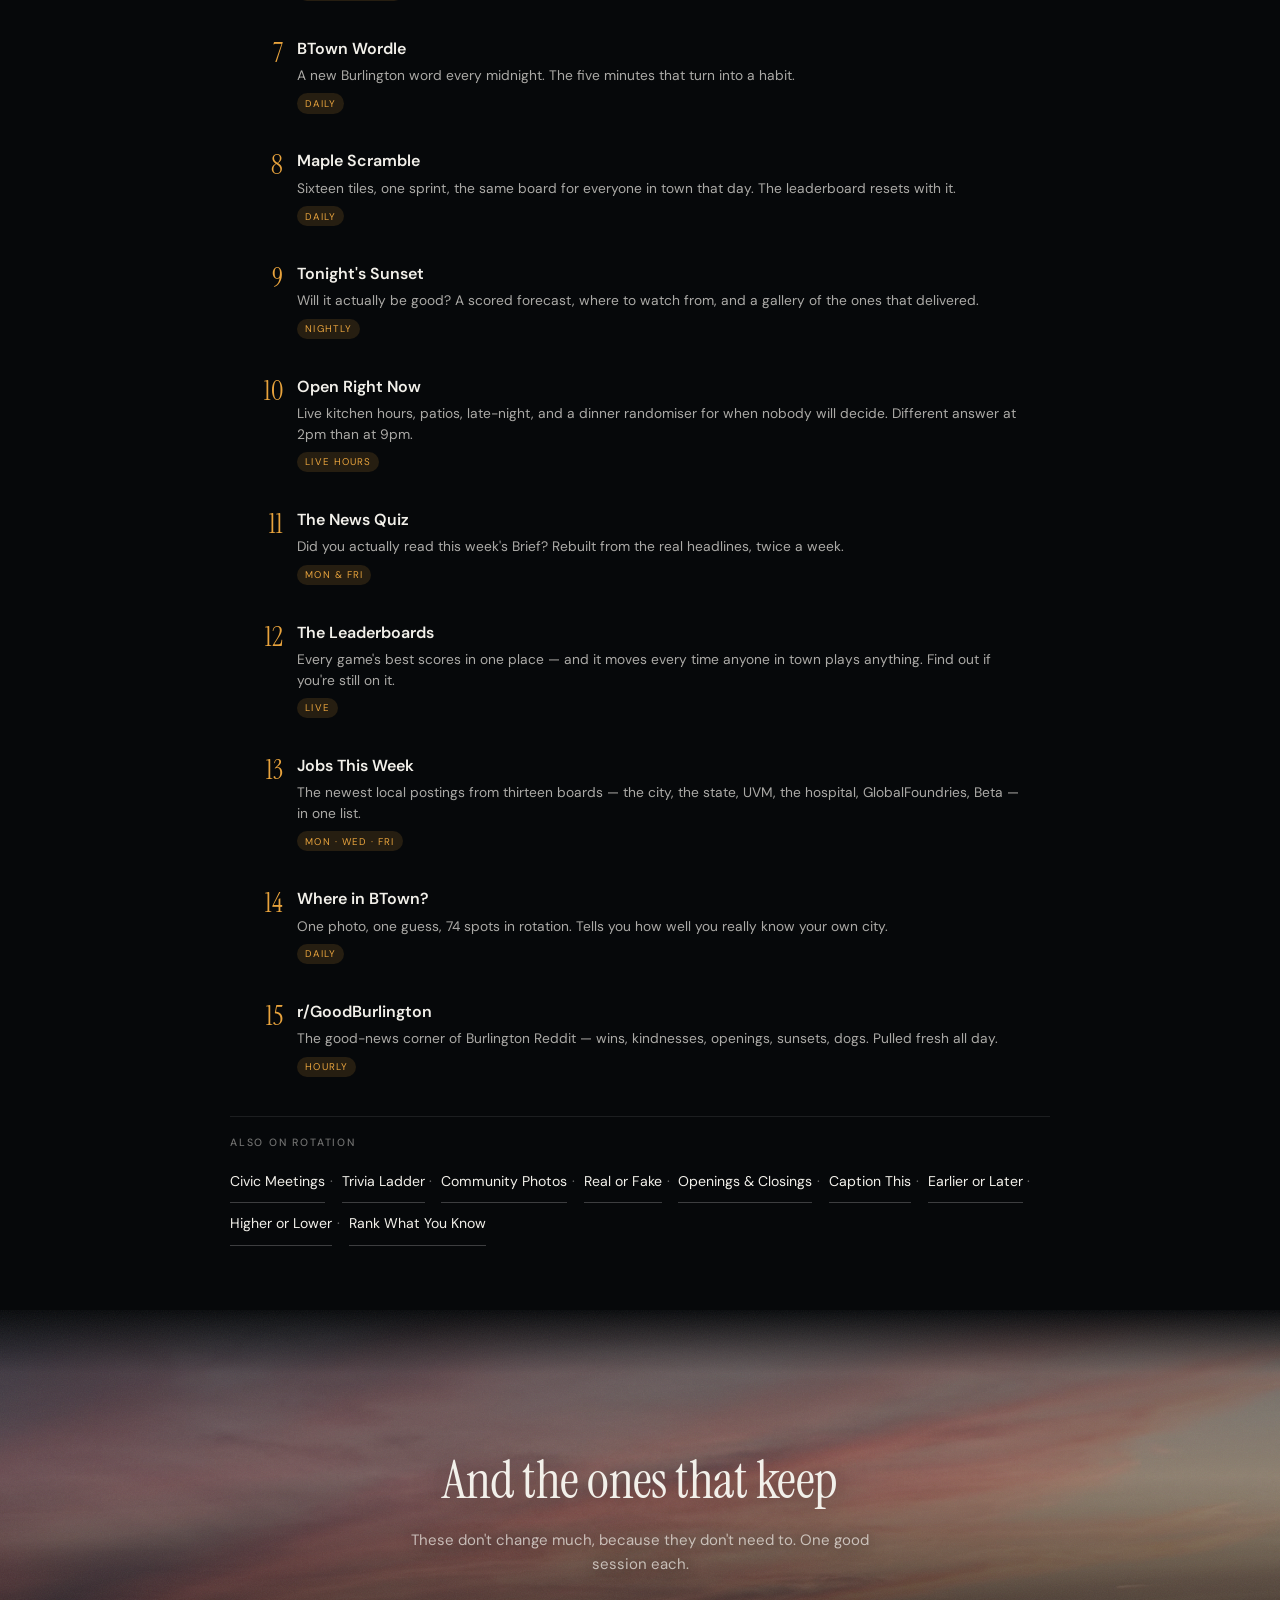
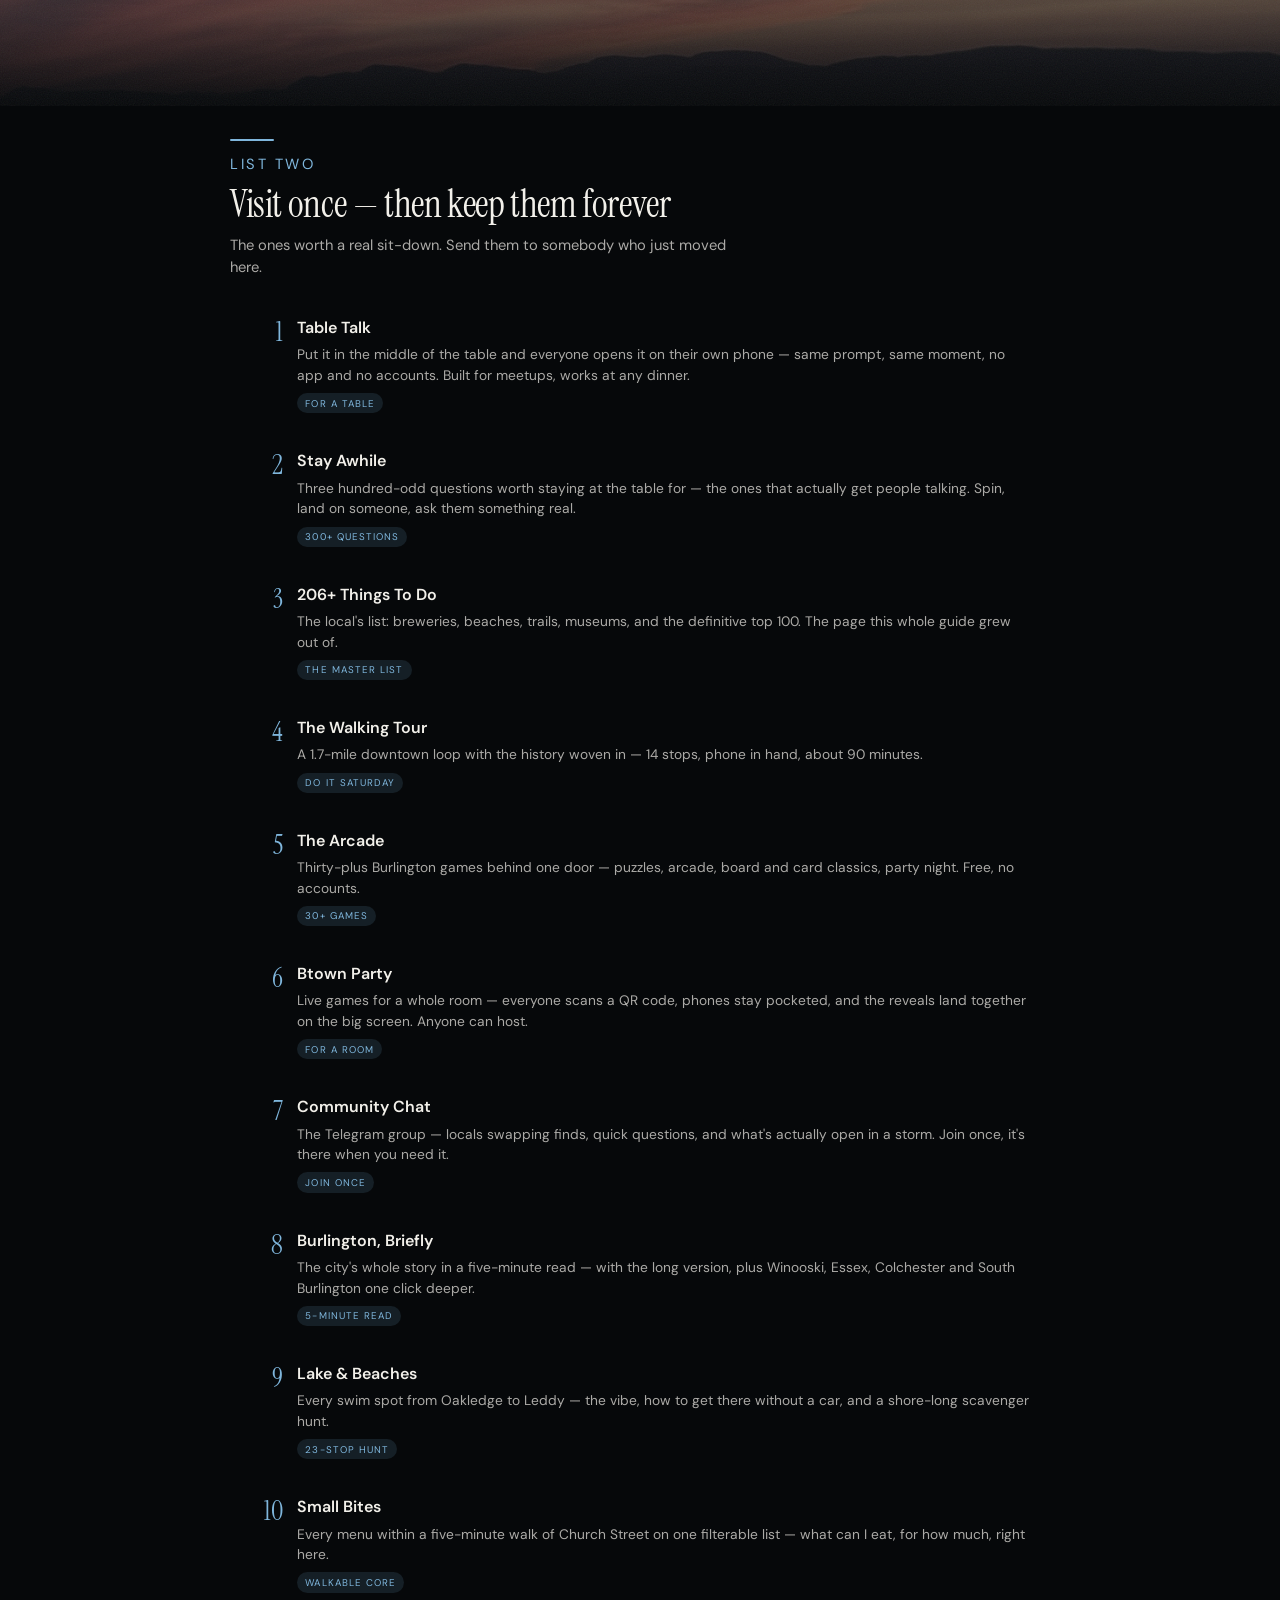
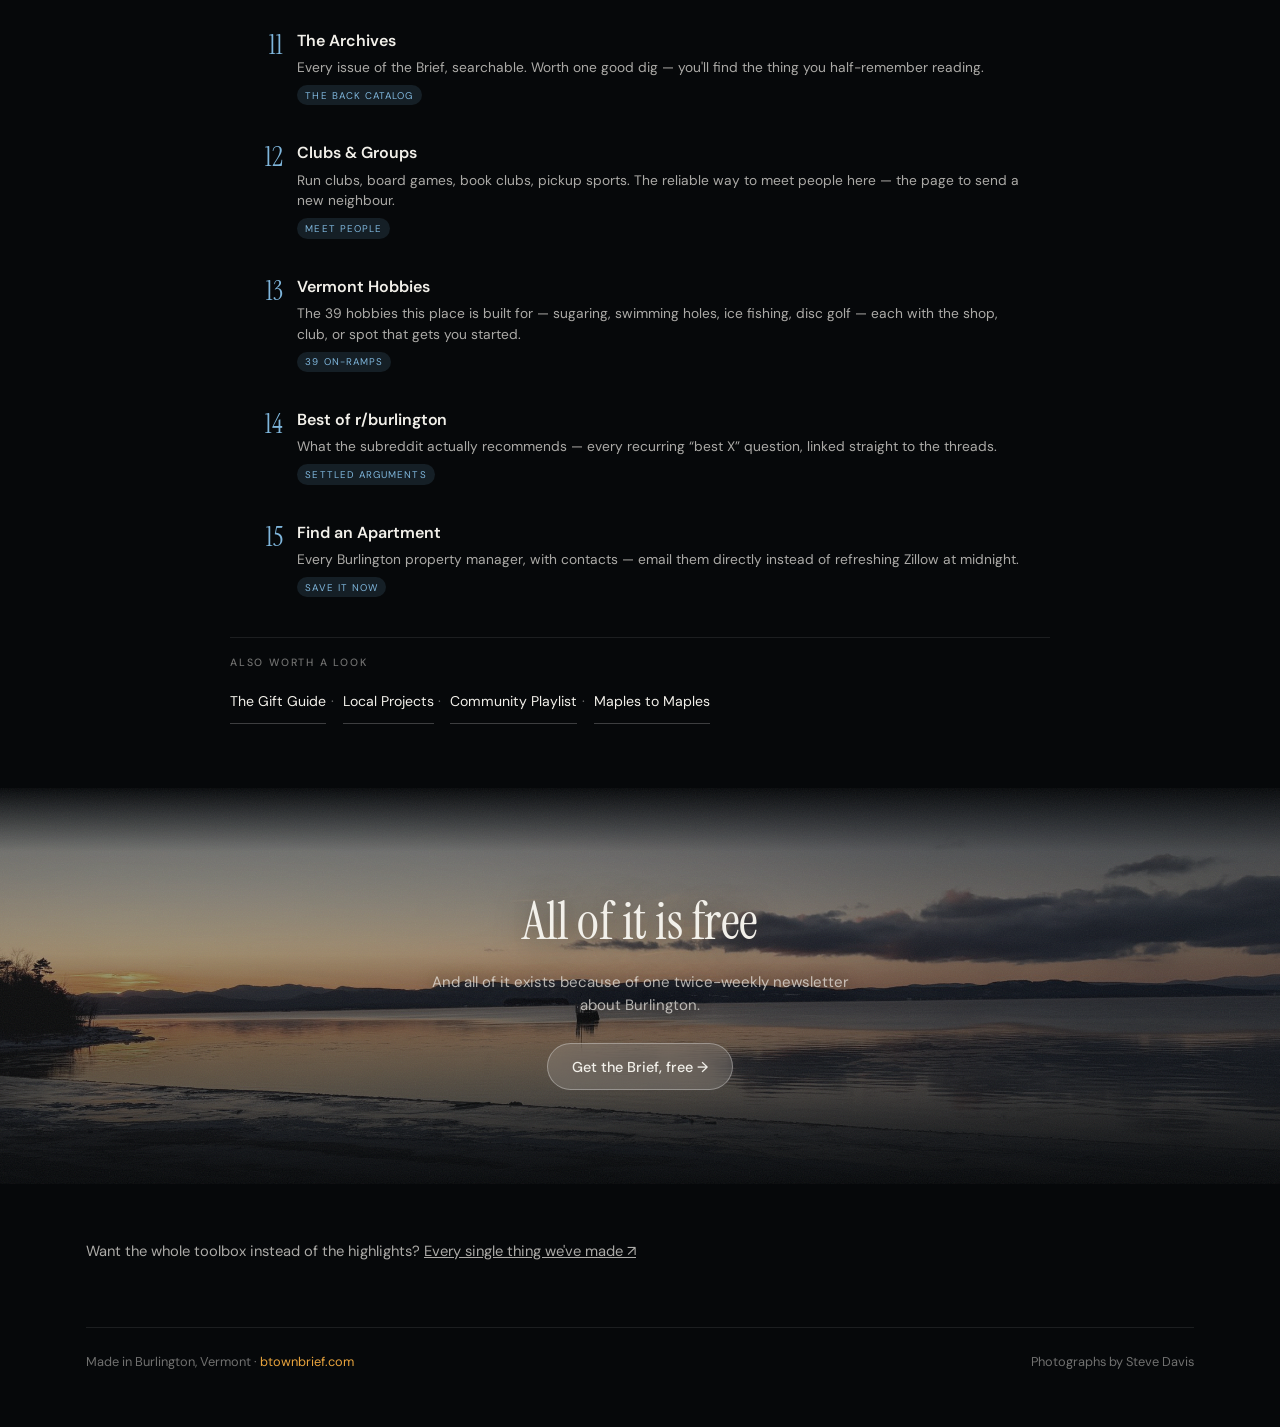
==== commit f193088c: "Hub: phone hero spacing, canonical Pulse URL, counts, a11y nits - The hero had no vertical padding; " ====
--- a/start-here.html
+++ b/start-here.html
@@ -255,8 +255,8 @@
         <div class="rank-n">2</div>
         <div class="rank-body">
           <div class="rank-name">Stay Awhile <span class="arrow">→</span></div>
-          <p>273 questions worth staying at the table for — the ones that actually get people talking. Spin, land on someone, ask them something real.</p>
-          <span class="chip">273 questions</span>
+          <p>Three hundred-odd questions worth staying at the table for — the ones that actually get people talking. Spin, land on someone, ask them something real.</p>
+          <span class="chip">300+ questions</span>
         </div>
       </a></li>
 
@@ -282,8 +282,8 @@
         <div class="rank-n">5</div>
         <div class="rank-body">
           <div class="rank-name">The Arcade <span class="arrow">→</span></div>
-          <p>All 36 Burlington games behind one door — puzzles, arcade, board and card classics, party night. Free, no accounts.</p>
-          <span class="chip">36 games</span>
+          <p>Thirty-plus Burlington games behind one door — puzzles, arcade, board and card classics, party night. Free, no accounts.</p>
+          <span class="chip">30+ games</span>
         </div>
       </a></li>
 
--- a/style.css
+++ b/style.css
@@ -121,7 +121,9 @@
   max-width: var(--wrap);
   margin: 0 auto;
   width: 100%;
-  padding: 0 clamp(1.1rem, 4vw, 2.25rem);
+  /* Vertical room too: on a phone the copy outgrows the hero's min-height,
+     and without this the conditions line landed on top of the photo credit. */
+  padding: 2.6rem clamp(1.1rem, 4vw, 2.25rem) 3.2rem;
   text-align: center;
 }
 .eyebrow {
@@ -167,12 +169,18 @@
   font-weight: 500;
   transition: background 0.18s ease, transform 0.18s ease;
 }
-/* Two pills sit side by side on the hero; inline-flex leaves no gap of its own. */
-.pillbtn + .pillbtn { margin-left: 0.6rem; }
+/* Two pills sit side by side on the hero and stack cleanly on a phone. */
+.pills { display: flex; flex-wrap: wrap; justify-content: center; gap: 0.6rem; margin-top: 1.6rem; }
+.pills .pillbtn { margin-top: 0; }
 .pillbtn:hover, .pillbtn:focus-visible {
   background: rgba(255, 255, 255, 0.22);
   transform: translateY(-1px);
   outline: none;
+}
+/* Keyboard focus gets the same gold ring the cards have; hover stays quiet. */
+.pillbtn:focus-visible, .wx-pill:focus-visible, .intent-links .go:focus-visible {
+  box-shadow: 0 0 0 2px var(--gold);
+  border-radius: var(--pill);
 }
 
 /* ---- Interstitial frames: a photo carrying a section title ---- */
@@ -301,6 +309,7 @@
 .router-kicker {
   font-family: var(--serif);
   font-style: italic;
+  font-weight: 400;
   font-size: clamp(1.15rem, 2.6vw, 1.45rem);
   color: var(--ink-soft);
   margin: 0 0 0.8rem;
@@ -312,6 +321,7 @@
 .wx-pill {
   display: inline-flex;
   flex-wrap: wrap;
+  justify-content: center; /* when it wraps on a phone it stays centered like the rest of the hero */
   align-items: center;
   gap: 0.45rem 0.7rem;
   margin-top: 1rem;
--- a/start-here.css
+++ b/start-here.css
@@ -159,8 +159,10 @@
   font-weight: 500;
 }
 .bench p { margin: 0; font-size: 0.88rem; color: var(--ink-soft); line-height: 1.7; }
-.bench a { color: var(--ink); text-decoration: none; border-bottom: 1px solid rgba(255, 255, 255, 0.22); }
-.bench a:hover, .bench a:focus-visible { border-bottom-color: var(--gold); outline: none; }
+/* Inline links, but each one a real thumb target: padded to ~44px tall. */
+.bench a { display: inline-block; padding: 0.55rem 0; color: var(--ink); text-decoration: none; border-bottom: 1px solid rgba(255, 255, 255, 0.22); }
+.bench a:hover { border-bottom-color: var(--gold); }
+.bench a:focus-visible { outline: 2px solid var(--gold); outline-offset: 3px; border-radius: 4px; }
 .bench .sep { color: var(--ink-faint); padding: 0 0.3rem; }
 
 /* ---- the "how to use this" note above the first list ---- */
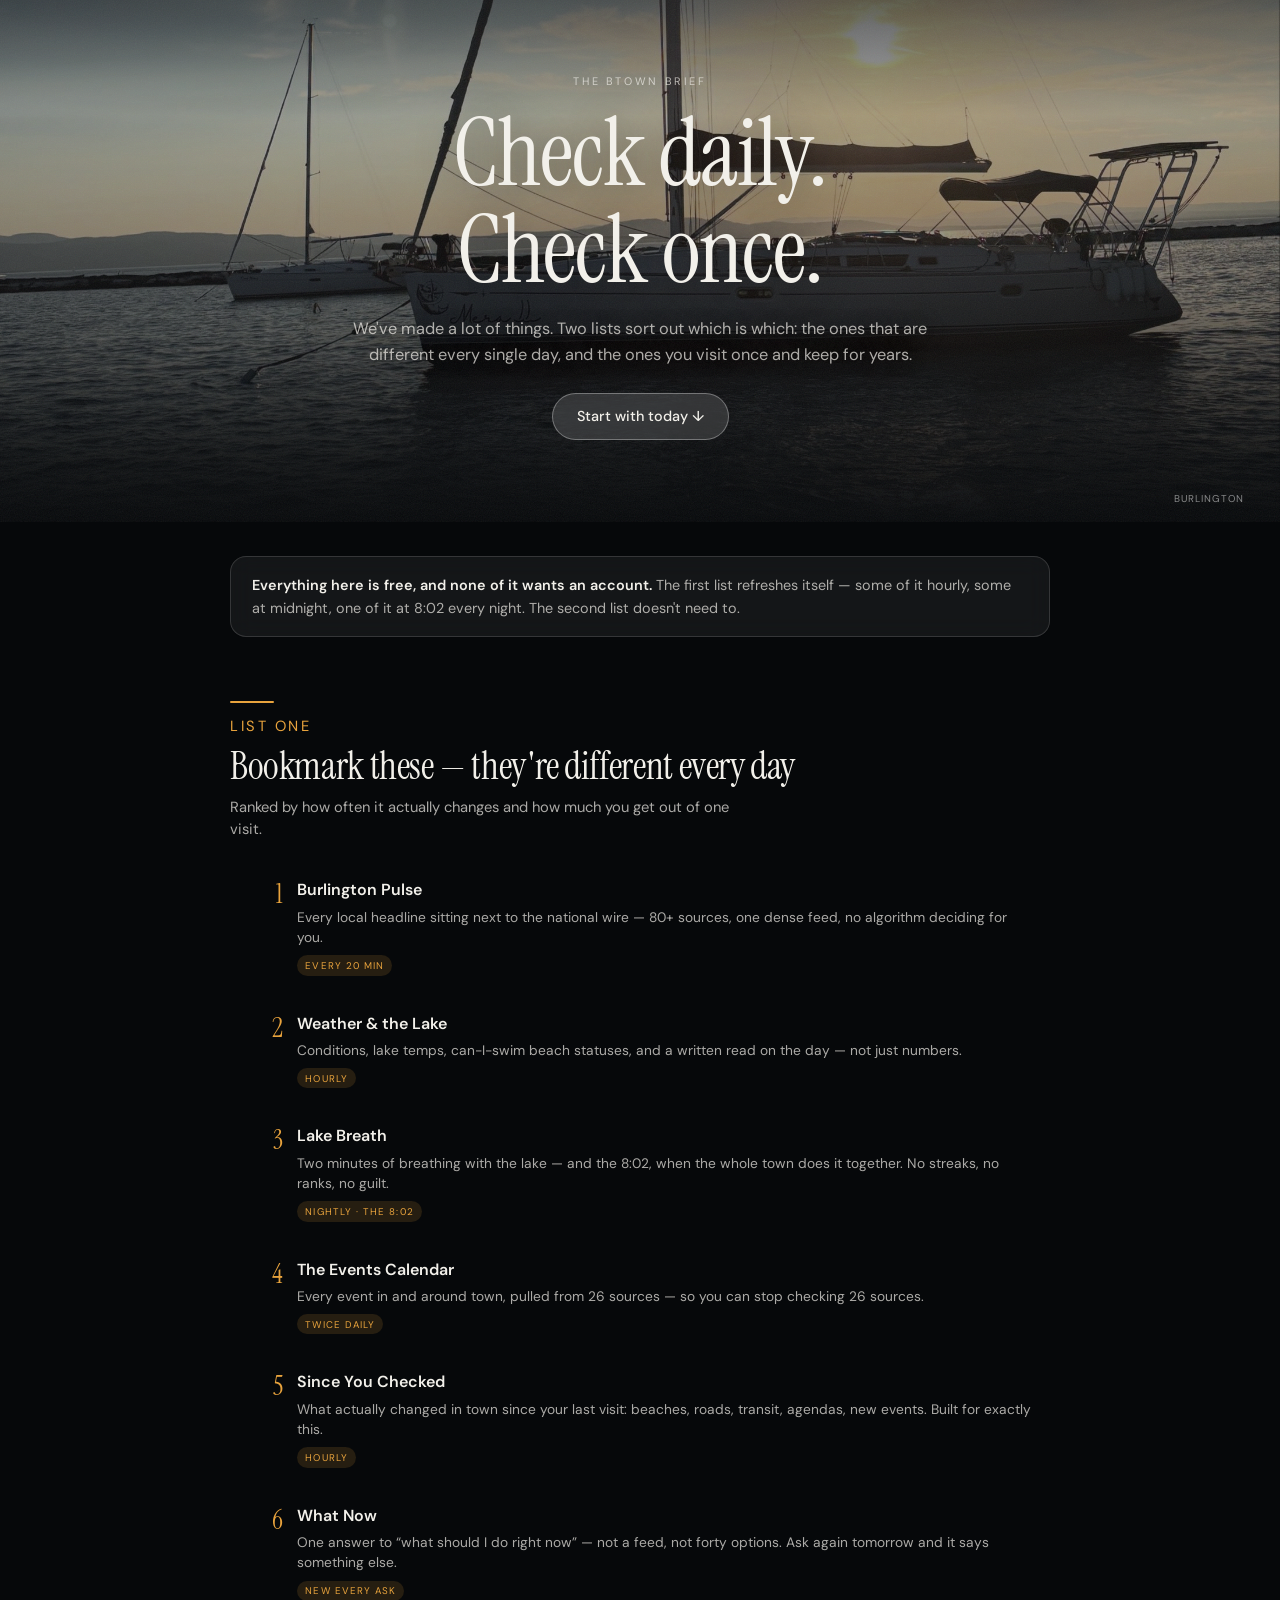
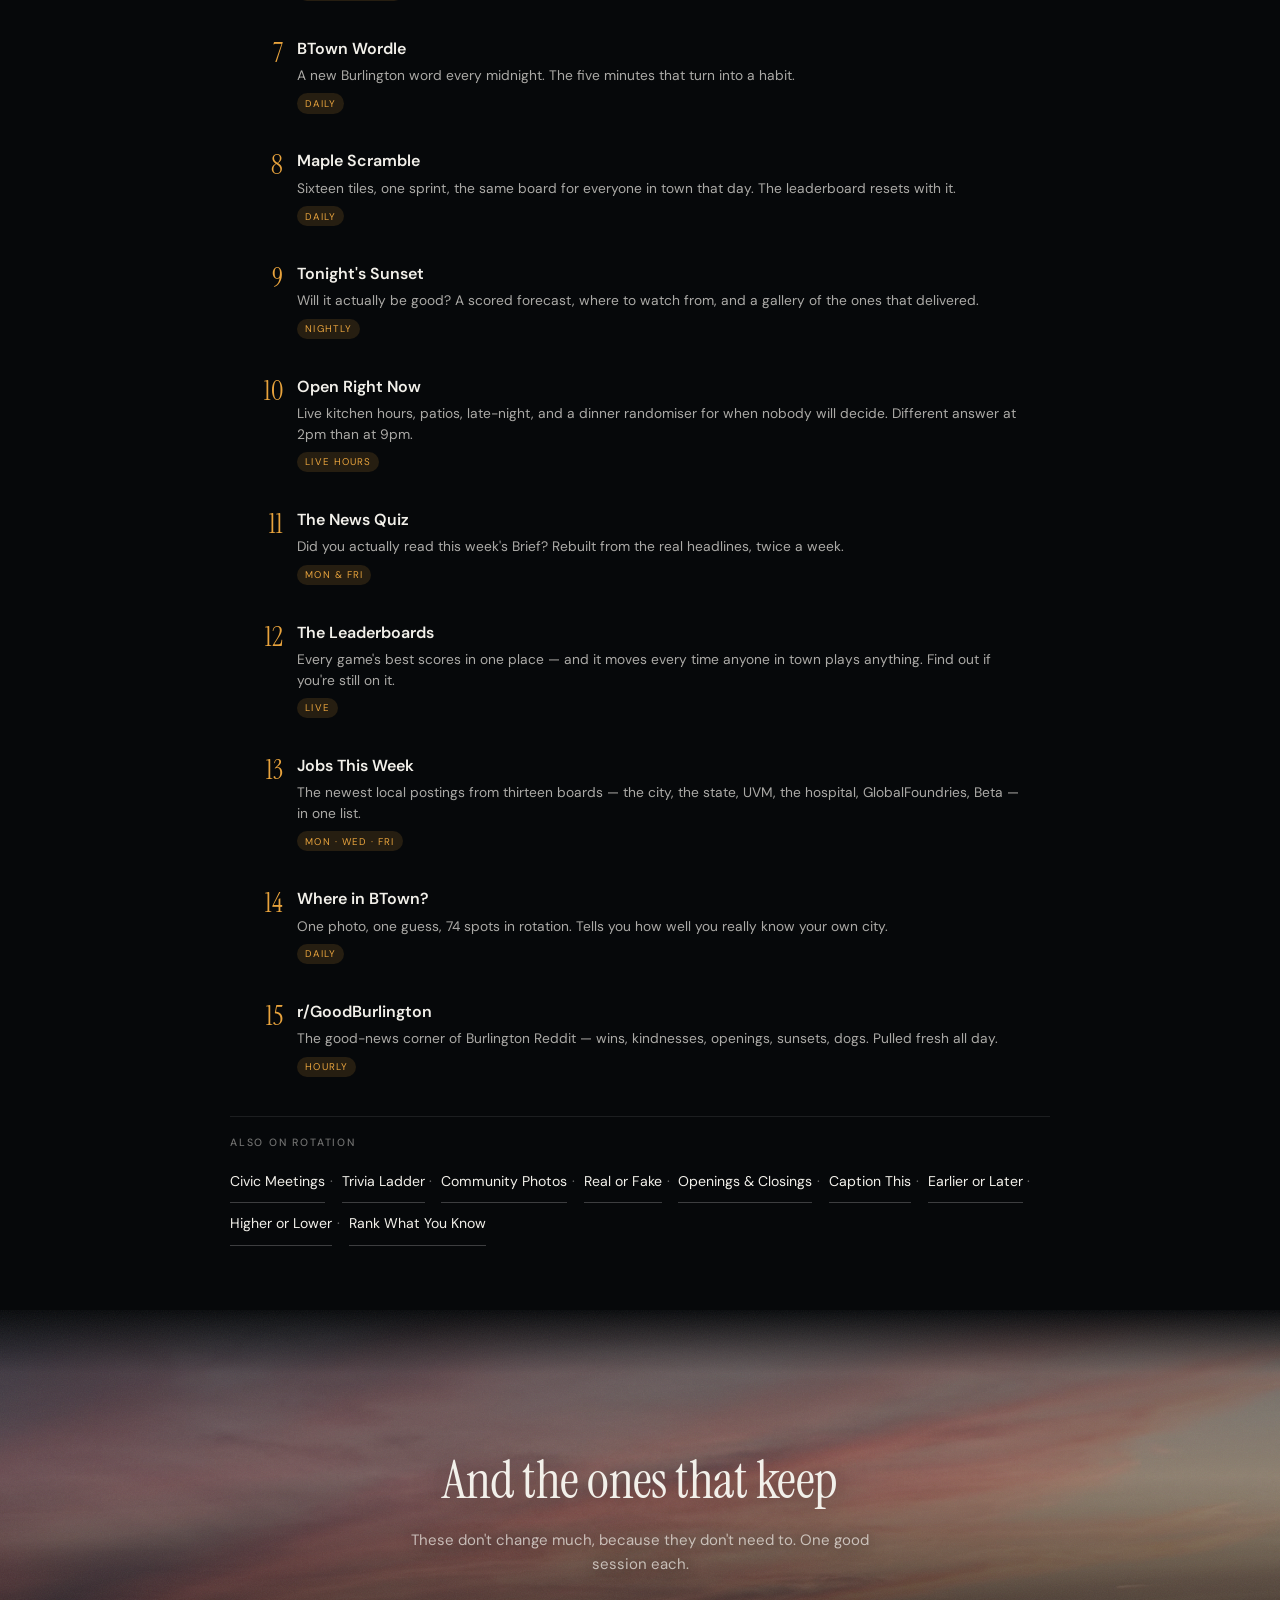
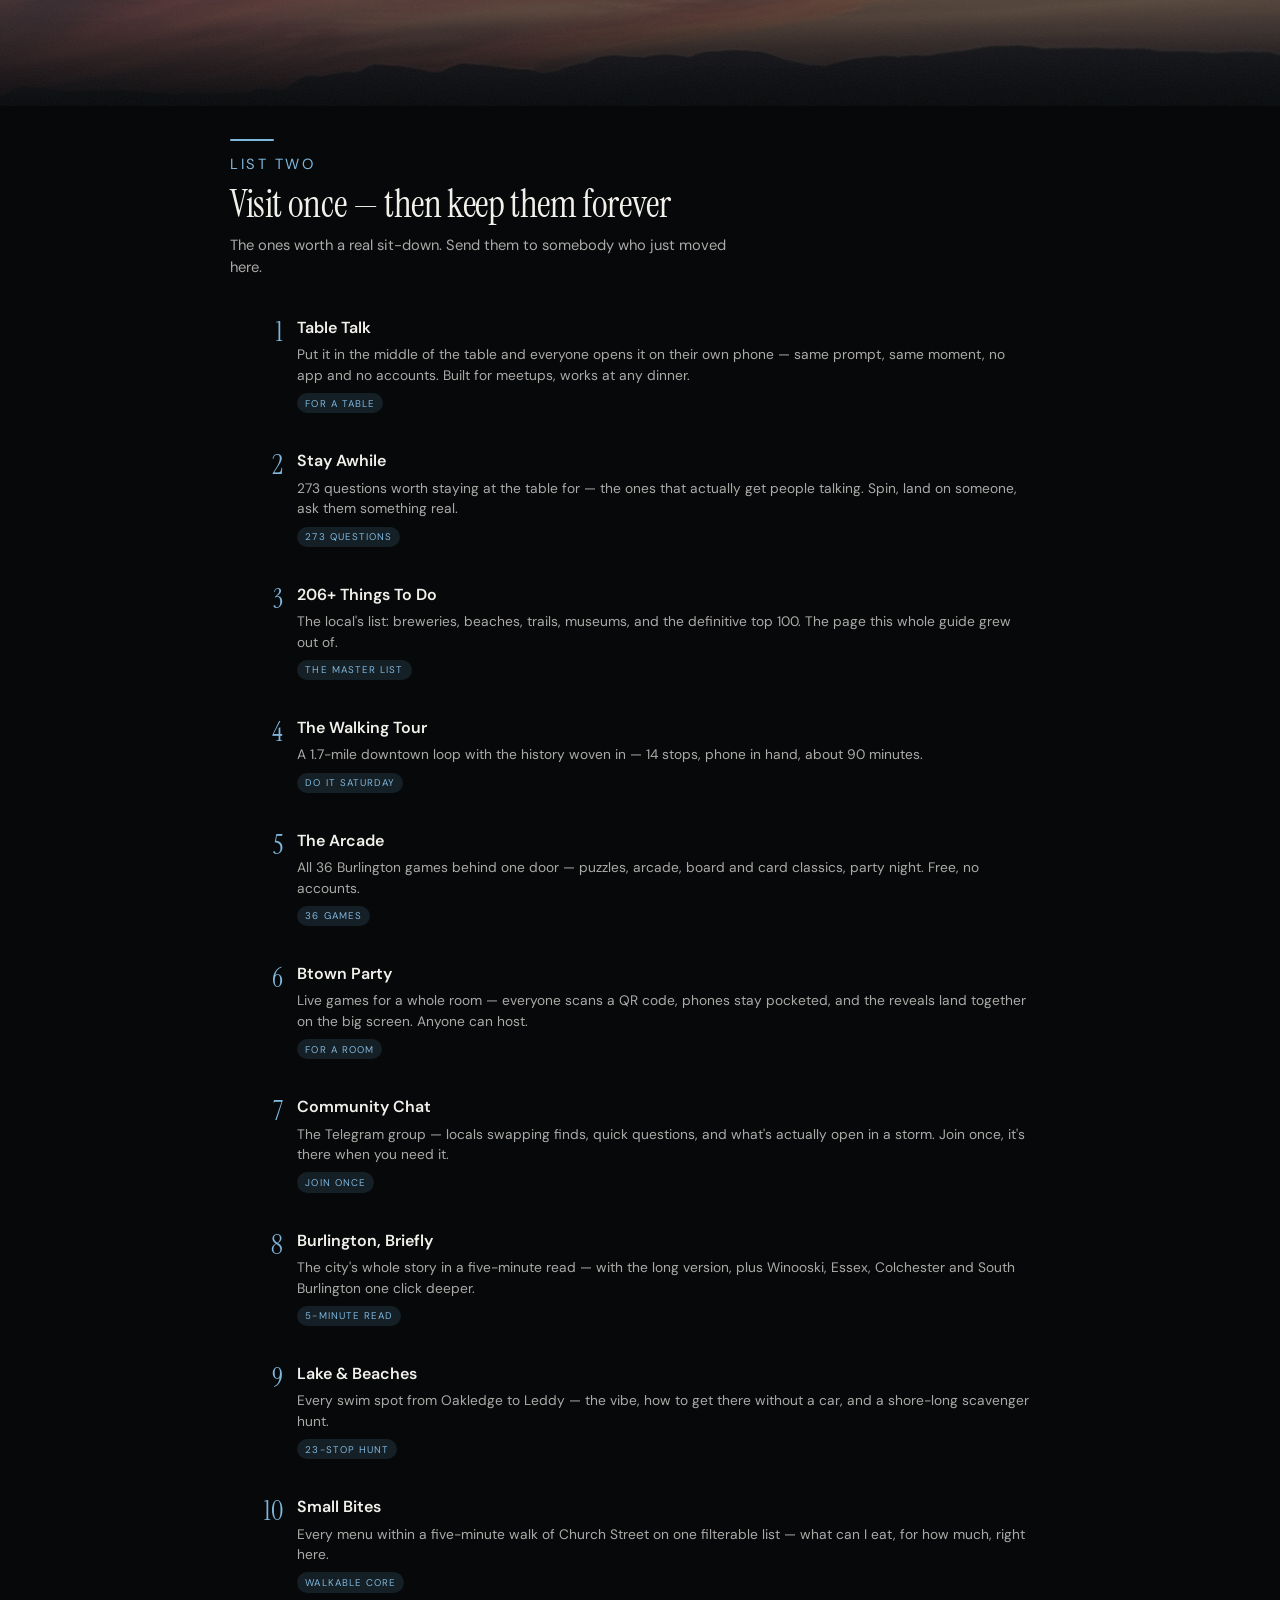
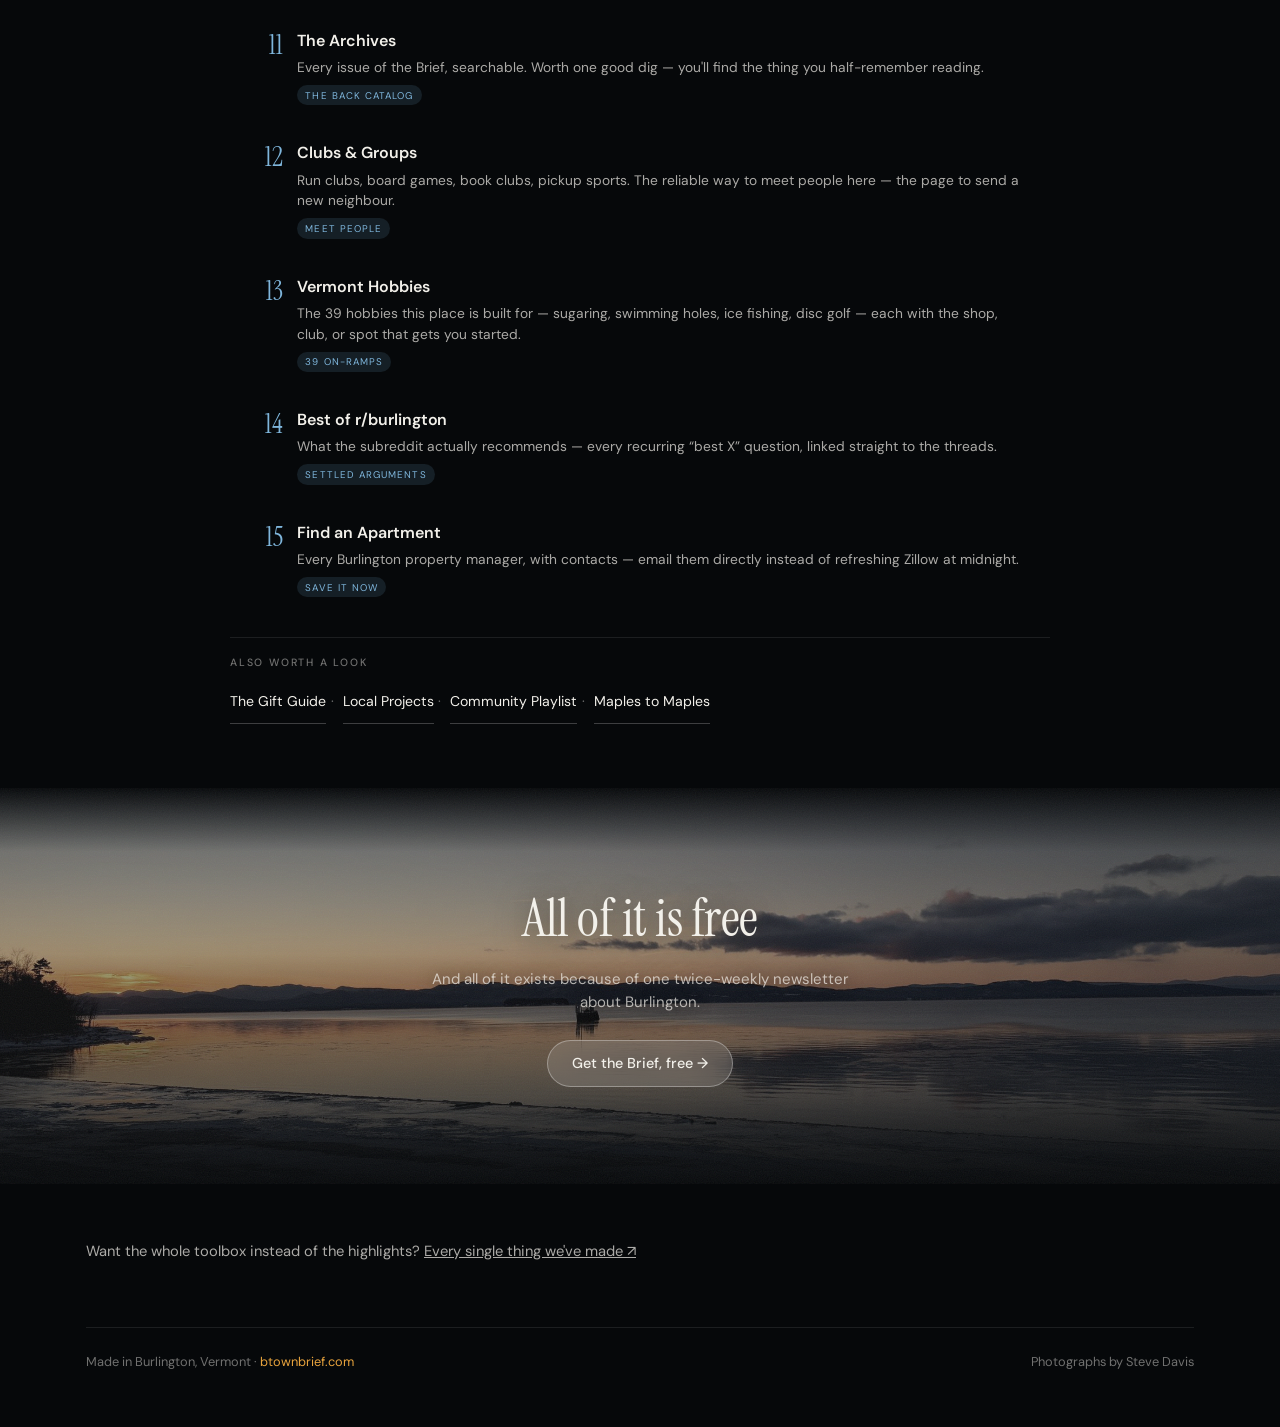
==== commit e078ff24: "GoatCounter on the hub The hub had no analytics at all (never got the Meta pixel either). Same btown" ====
--- a/start-here.html
+++ b/start-here.html
@@ -31,6 +31,9 @@
 <link href="https://fonts.googleapis.com/css2?family=Instrument+Serif:ital@0;1&family=DM+Sans:opsz,wght@9..40,300;9..40,400;9..40,500;9..40,600&display=swap" rel="stylesheet">
 <link rel="stylesheet" href="style.css">
 <link rel="stylesheet" href="start-here.css">
+<!-- GoatCounter -->
+<script data-goatcounter="https://btown-brief.goatcounter.com/count"
+        async src="//gc.zgo.at/count.js"></script>
 </head>
 <body>
 
@@ -255,8 +258,8 @@
         <div class="rank-n">2</div>
         <div class="rank-body">
           <div class="rank-name">Stay Awhile <span class="arrow">→</span></div>
-          <p>Three hundred-odd questions worth staying at the table for — the ones that actually get people talking. Spin, land on someone, ask them something real.</p>
-          <span class="chip">300+ questions</span>
+          <p>273 questions worth staying at the table for — the ones that actually get people talking. Spin, land on someone, ask them something real.</p>
+          <span class="chip">273 questions</span>
         </div>
       </a></li>
 
@@ -282,8 +285,8 @@
         <div class="rank-n">5</div>
         <div class="rank-body">
           <div class="rank-name">The Arcade <span class="arrow">→</span></div>
-          <p>Thirty-plus Burlington games behind one door — puzzles, arcade, board and card classics, party night. Free, no accounts.</p>
-          <span class="chip">30+ games</span>
+          <p>All 36 Burlington games behind one door — puzzles, arcade, board and card classics, party night. Free, no accounts.</p>
+          <span class="chip">36 games</span>
         </div>
       </a></li>
 
--- a/style.css
+++ b/style.css
@@ -192,6 +192,9 @@
   text-align: center;
 }
 .band-copy { position: relative; z-index: 3; padding: 0 1.5rem; }
+/* The closing frame carries the signup; give it room so the plate never
+   kisses the bottom edge of the photograph on a phone. */
+.closing .band-copy { padding: 2.6rem 1.5rem 3rem; }
 .band-copy h2 {
   font-family: var(--serif);
   font-weight: 400;
@@ -360,7 +363,10 @@
   display: flex;
   flex-wrap: wrap;
   gap: 0 1.1rem;
-  margin: 0.35rem 0 0;
+  /* Pinned to the card's foot, so a row of cards with two, three or four
+     links still reads as one row: the links line up across the grid. */
+  margin: auto 0 0;
+  padding-top: 0.35rem;
 }
 .intent-links .go {
   display: inline-flex;
@@ -379,6 +385,15 @@
   margin: 0;
 }
 .intent p { margin: 0; font-size: 0.88rem; color: var(--ink-soft); }
+/* On a phone the question is the description: twelve cards of blurb plus
+   links ran to six screens. Keep the question and the links; the numbers
+   live on in the cards below. */
+@media (max-width: 560px) {
+  .intent { padding: 1.05rem 1.1rem 1.1rem; }
+  .intent p:not(.intent-links) { display: none; }
+  .intent-links { gap: 0 0.9rem; }
+  .intent-links .go { min-height: 40px; }
+}
 .router-more {
   margin: 1.4rem 0 0;
   font-size: 0.92rem;
@@ -426,6 +441,24 @@
   text-transform: uppercase;
   color: var(--gold);
 }
+
+/* The signup at the foot of the reel. The form is Beehiiv's 52px slim embed;
+   the glass plate behind it is ours, so it sits on the photograph the way the
+   cards do. */
+.subscribe {
+  margin: 1.4rem auto 0;
+  max-width: 440px;
+  padding: 0.9rem 0.9rem 0.8rem;
+  border-radius: var(--radius);
+  background: rgba(6, 8, 10, 0.55);
+  border: 1px solid var(--glass-edge);
+  -webkit-backdrop-filter: blur(14px);
+  backdrop-filter: blur(14px);
+}
+.subscribe iframe { display: block; width: 100%; height: 52px; border: 0; border-radius: 10px; }
+.subscribe .subscribe-proof { margin: 0.7rem 0 0; font-size: 0.76rem; color: var(--ink-soft); text-shadow: none; }
+.subscribe .subscribe-proof a { color: var(--gold); text-decoration: none; }
+.subscribe .subscribe-proof a:hover { text-decoration: underline; }
 
 .foot {
   border-top: 1px solid rgba(255, 255, 255, 0.09);
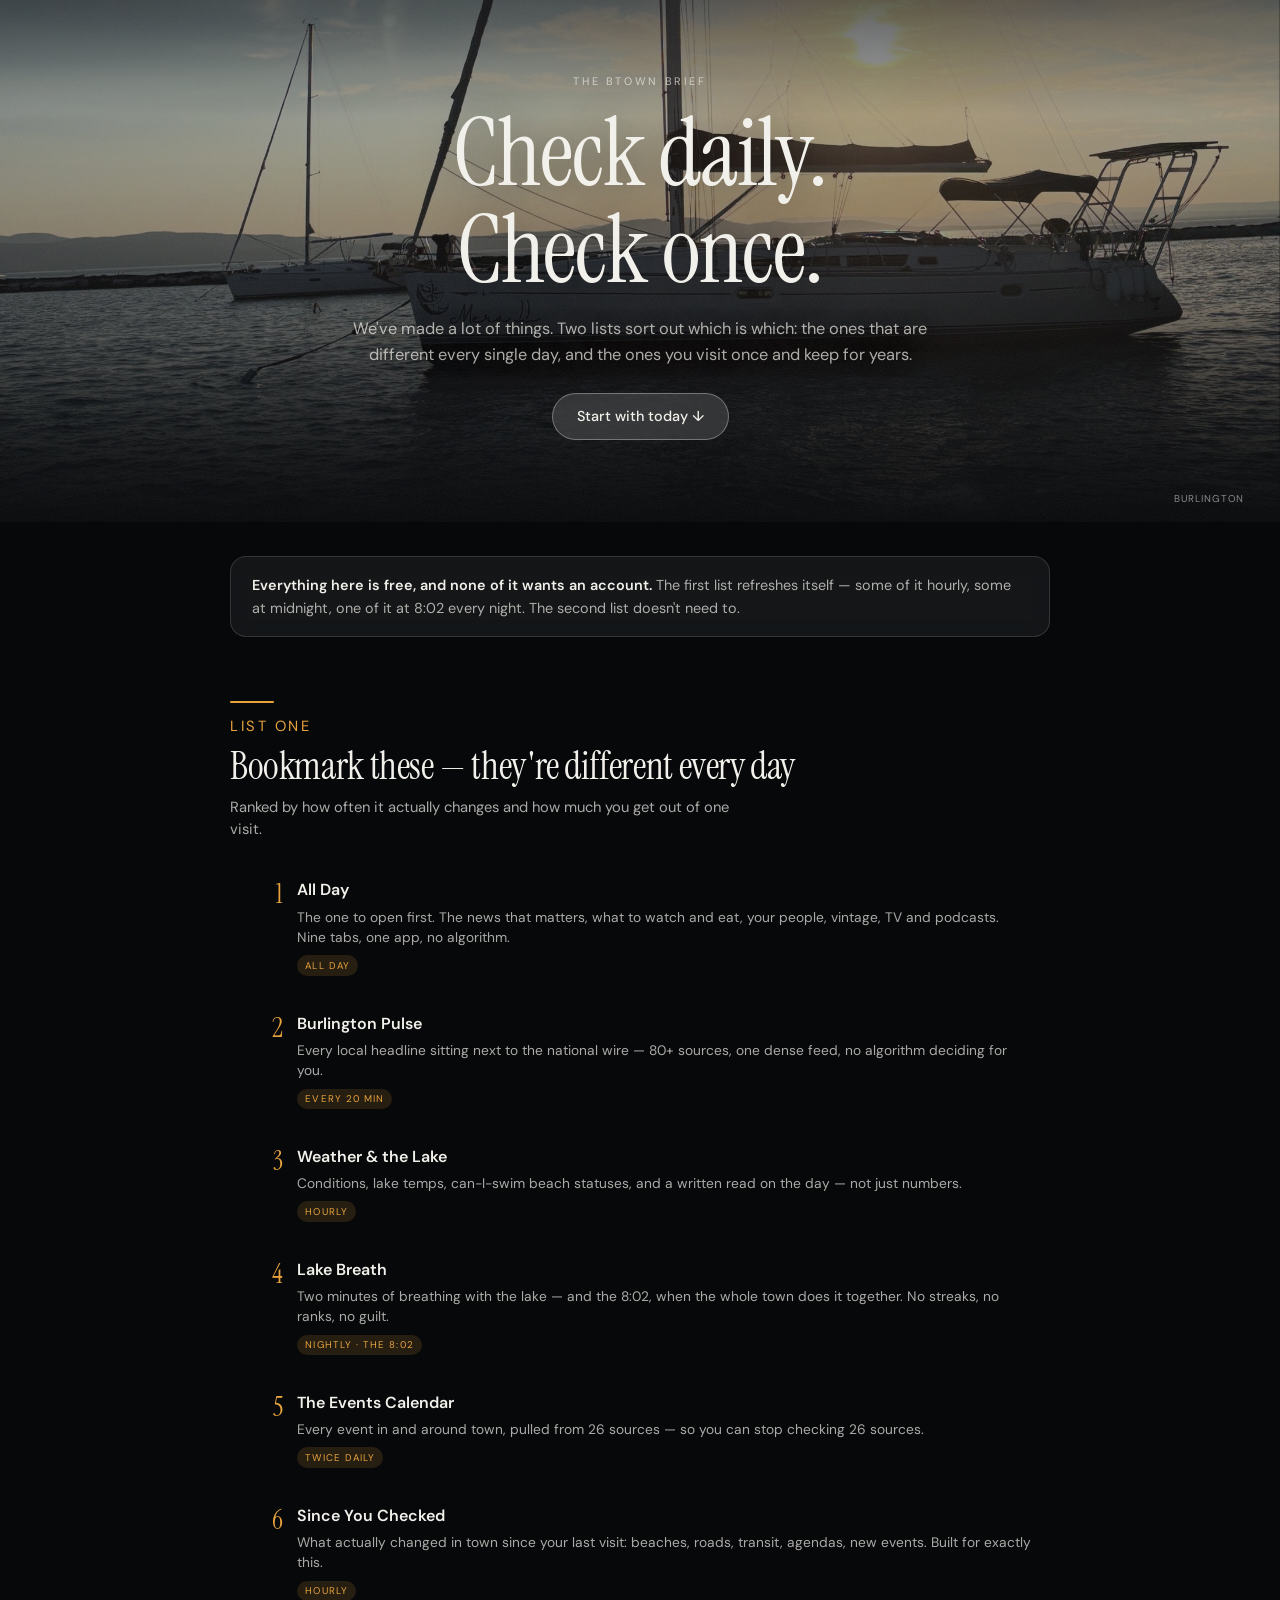
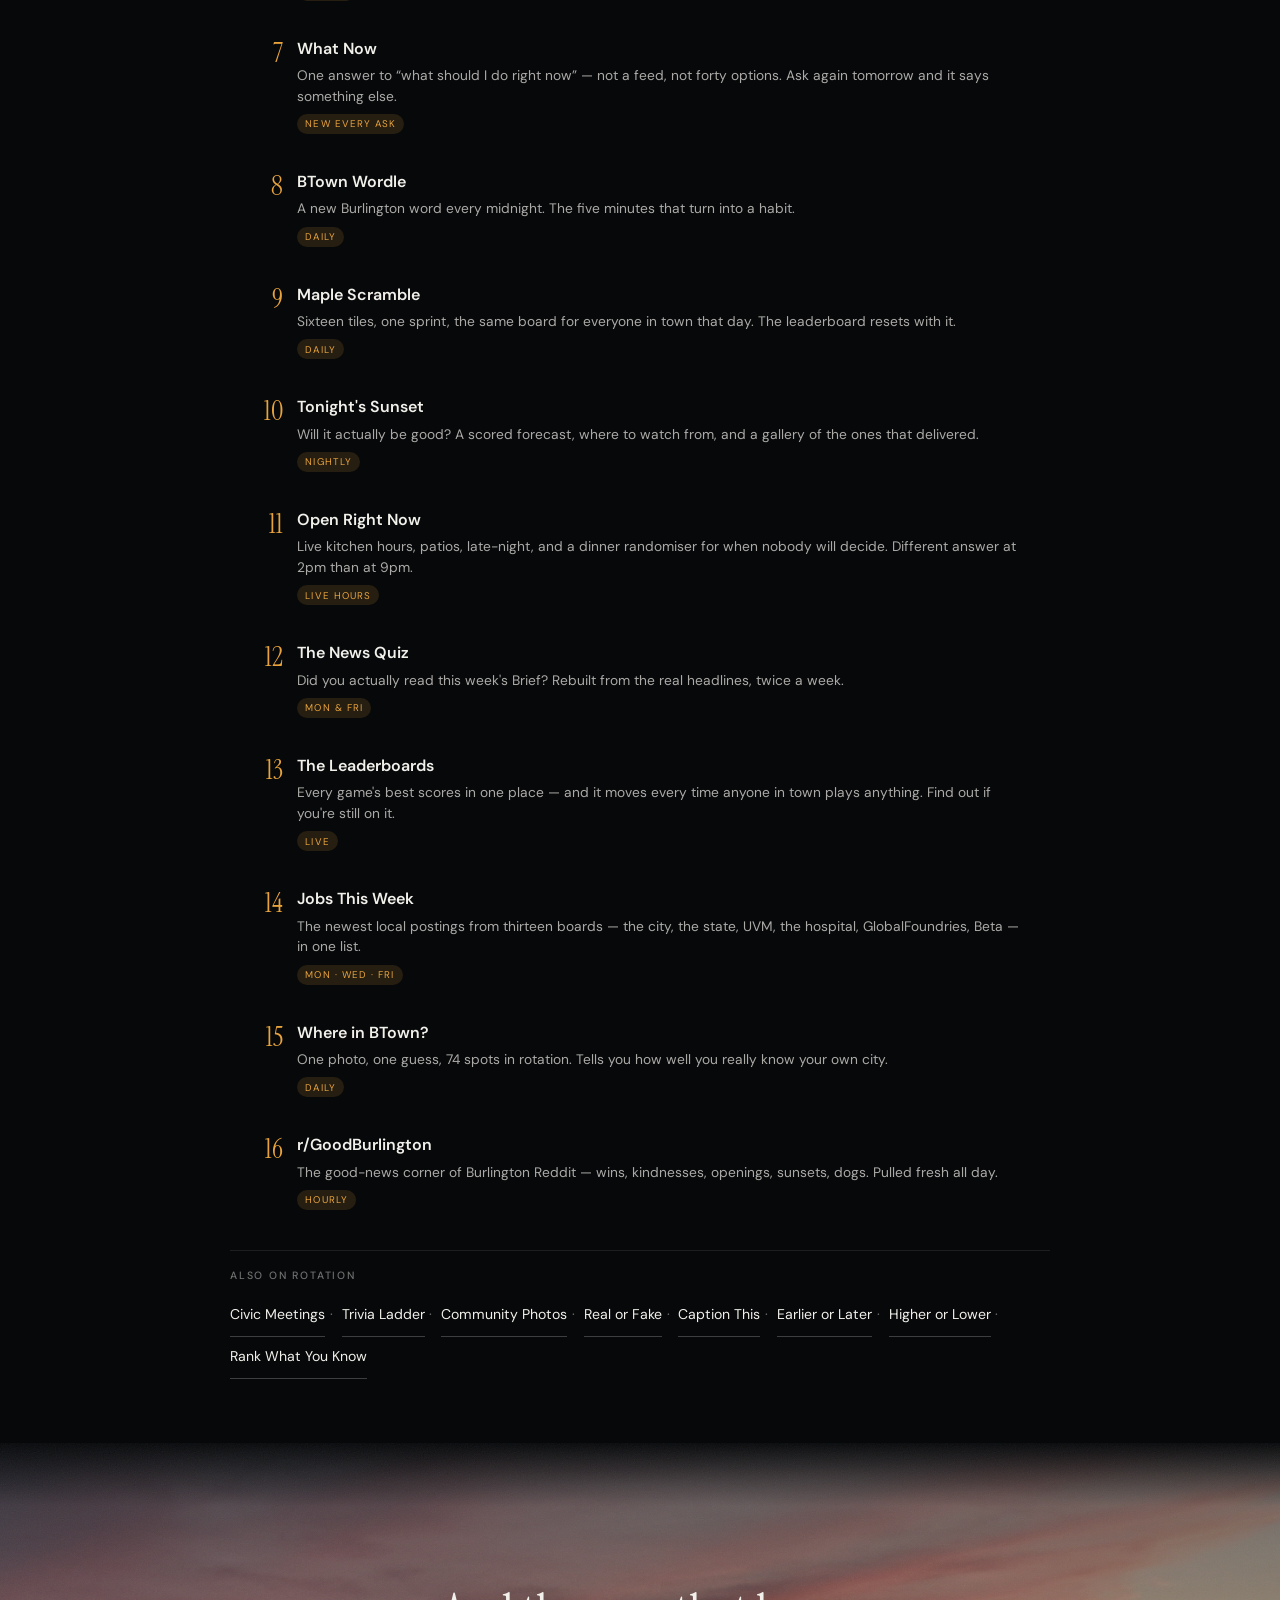
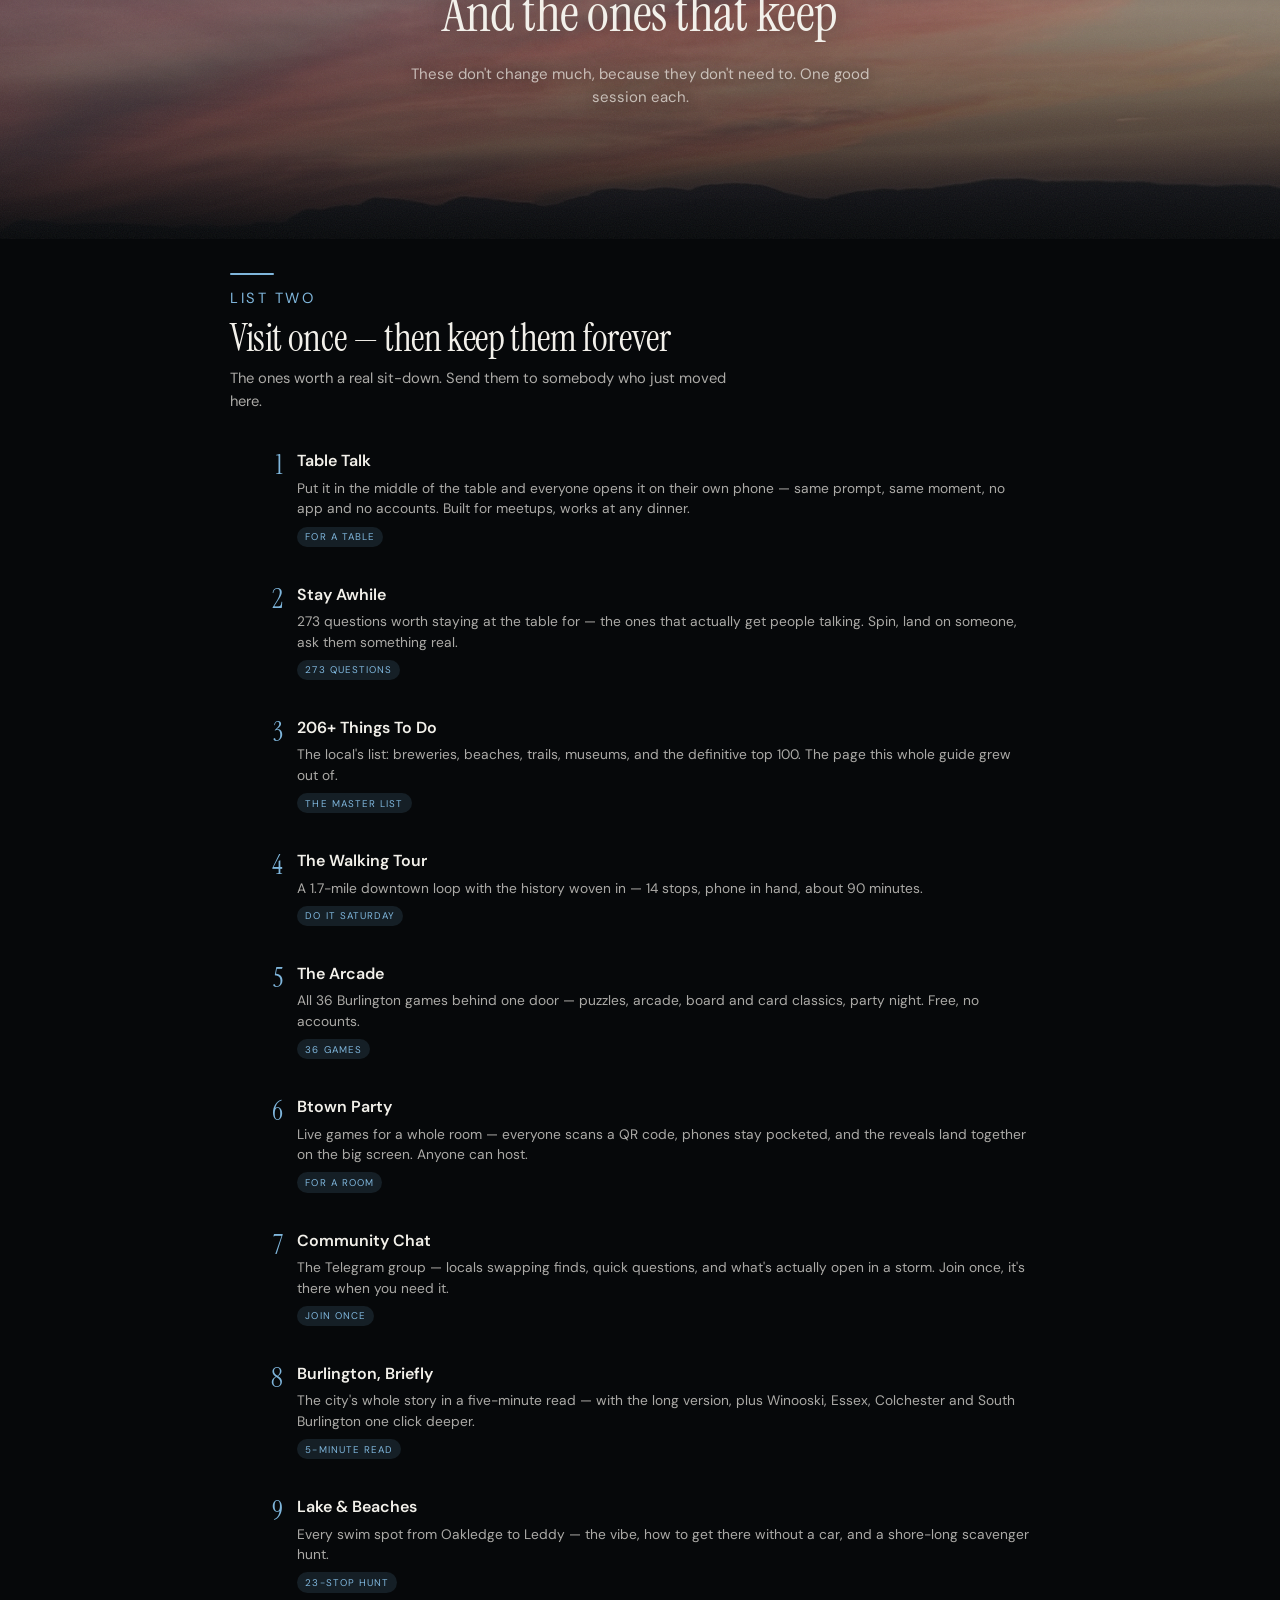
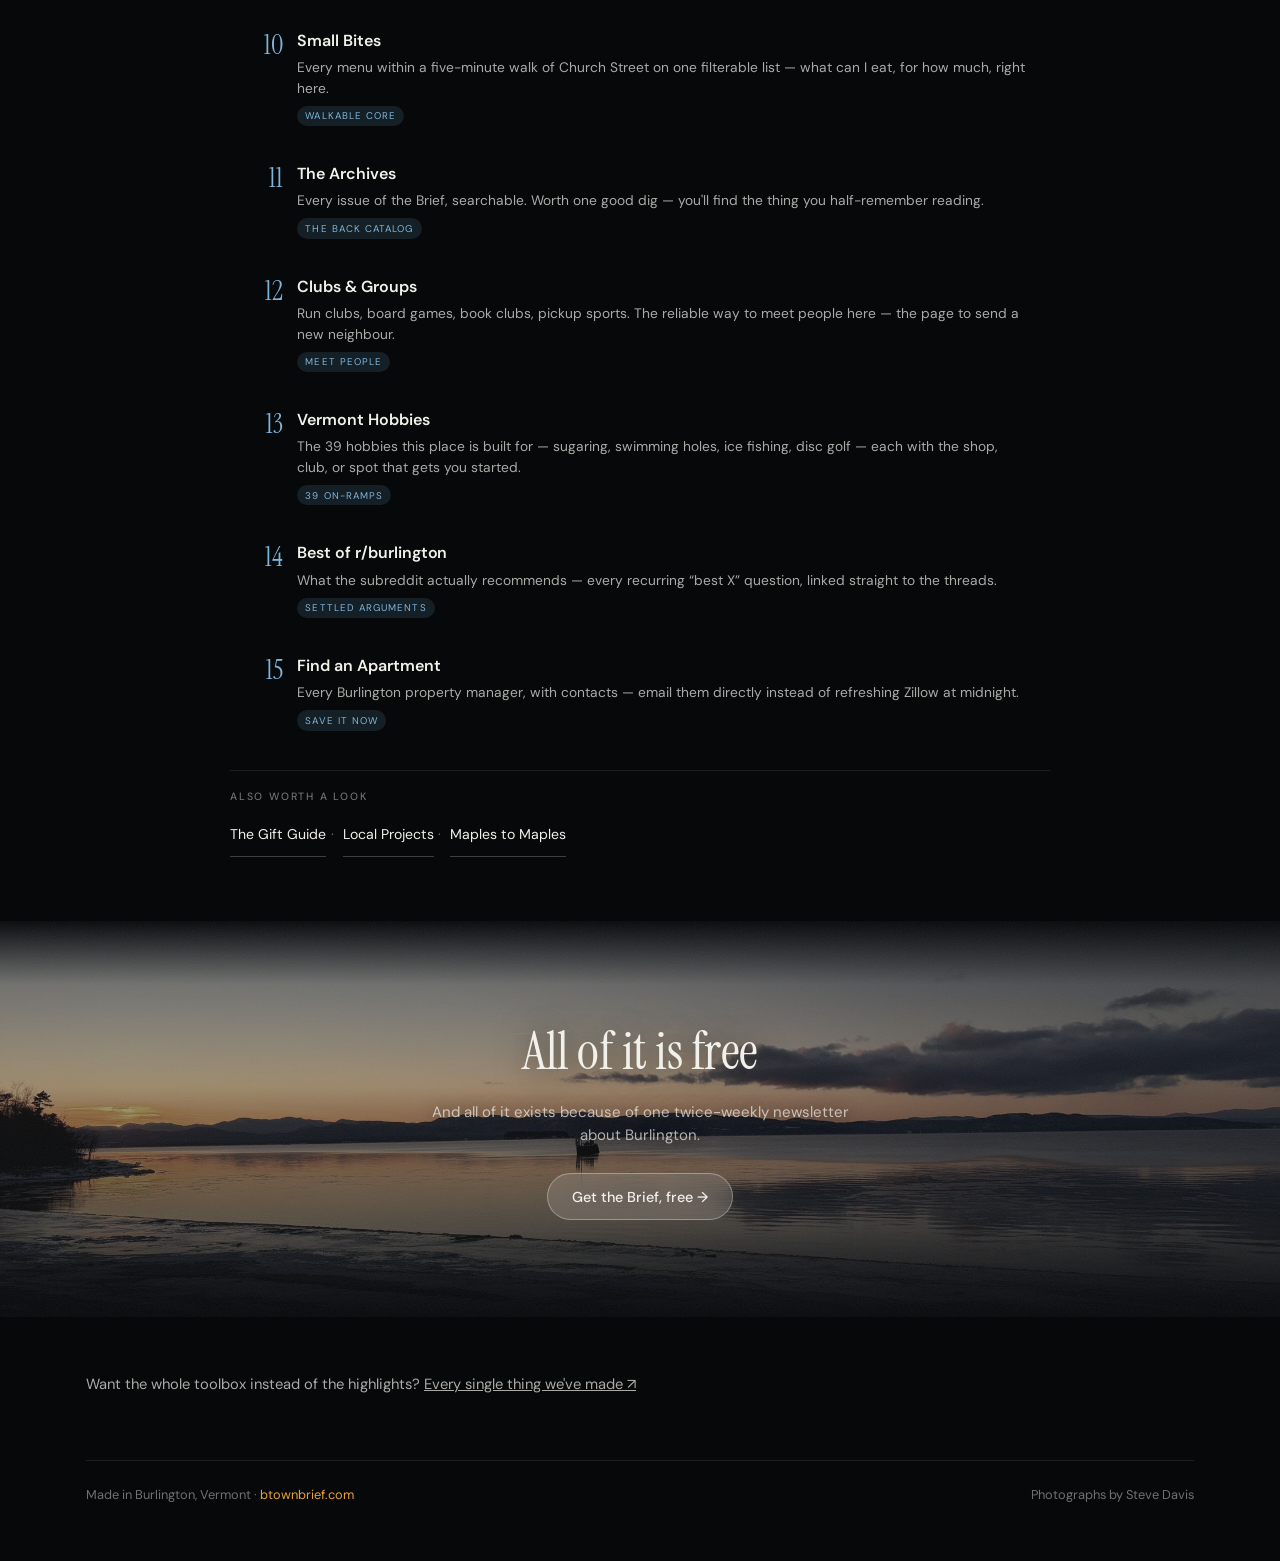
==== commit 4c48f0bf: "Hub cleanup: All Day first, six groups, an Archive instead of deletions "Everything I made" was elev" ====
--- a/start-here.html
+++ b/start-here.html
@@ -31,6 +31,7 @@
 <link href="https://fonts.googleapis.com/css2?family=Instrument+Serif:ital@0;1&family=DM+Sans:opsz,wght@9..40,300;9..40,400;9..40,500;9..40,600&display=swap" rel="stylesheet">
 <link rel="stylesheet" href="style.css">
 <link rel="stylesheet" href="start-here.css">
+<script>window.goatcounter={path:function(p){return "/hub"+(p==="/"?"/":p)}}</script>
 <!-- GoatCounter -->
 <script data-goatcounter="https://btown-brief.goatcounter.com/count"
         async src="//gc.zgo.at/count.js"></script>
@@ -71,8 +72,17 @@
     </div>
 
     <ol class="ranks">
+      <li><a class="rank" href="https://guide.btownbrief.com/all-day/">
+        <div class="rank-n">1</div>
+        <div class="rank-body">
+          <div class="rank-name">All Day <span class="arrow">→</span></div>
+          <p>The one to open first. The news that matters, what to watch and eat, your people, vintage, TV and podcasts. Nine tabs, one app, no algorithm.</p>
+          <span class="chip">all day</span>
+        </div>
+      </a></li>
+
       <li><a class="rank" href="https://guide.btownbrief.com/pulse.html">
-        <div class="rank-n">1</div>
+        <div class="rank-n">2</div>
         <div class="rank-body">
           <div class="rank-name">Burlington Pulse <span class="arrow">→</span></div>
           <p>Every local headline sitting next to the national wire — 80+ sources, one dense feed, no algorithm deciding for you.</p>
@@ -81,7 +91,7 @@
       </a></li>
 
       <li><a class="rank" href="https://guide.btownbrief.com/weather.html">
-        <div class="rank-n">2</div>
+        <div class="rank-n">3</div>
         <div class="rank-body">
           <div class="rank-name">Weather &amp; the Lake <span class="arrow">→</span></div>
           <p>Conditions, lake temps, can-I-swim beach statuses, and a written read on the day — not just numbers.</p>
@@ -90,7 +100,7 @@
       </a></li>
 
       <li><a class="rank" href="https://play.btownbrief.com/lake-breath/">
-        <div class="rank-n">3</div>
+        <div class="rank-n">4</div>
         <div class="rank-body">
           <div class="rank-name">Lake Breath <span class="arrow">→</span></div>
           <p>Two minutes of breathing with the lake — and the 8:02, when the whole town does it together. No streaks, no ranks, no guilt.</p>
@@ -99,7 +109,7 @@
       </a></li>
 
       <li><a class="rank" href="https://guide.btownbrief.com/events.html">
-        <div class="rank-n">4</div>
+        <div class="rank-n">5</div>
         <div class="rank-body">
           <div class="rank-name">The Events Calendar <span class="arrow">→</span></div>
           <p>Every event in and around town, pulled from 26 sources — so you can stop checking 26 sources.</p>
@@ -108,7 +118,7 @@
       </a></li>
 
       <li><a class="rank" href="https://guide.btownbrief.com/changes.html">
-        <div class="rank-n">5</div>
+        <div class="rank-n">6</div>
         <div class="rank-body">
           <div class="rank-name">Since You Checked <span class="arrow">→</span></div>
           <p>What actually changed in town since your last visit: beaches, roads, transit, agendas, new events. Built for exactly this.</p>
@@ -117,7 +127,7 @@
       </a></li>
 
       <li><a class="rank" href="https://play.btownbrief.com/what-now/">
-        <div class="rank-n">6</div>
+        <div class="rank-n">7</div>
         <div class="rank-body">
           <div class="rank-name">What Now <span class="arrow">→</span></div>
           <p>One answer to “what should I do right now” — not a feed, not forty options. Ask again tomorrow and it says something else.</p>
@@ -126,7 +136,7 @@
       </a></li>
 
       <li><a class="rank" href="https://play.btownbrief.com/btown-wordle/">
-        <div class="rank-n">7</div>
+        <div class="rank-n">8</div>
         <div class="rank-body">
           <div class="rank-name">BTown Wordle <span class="arrow">→</span></div>
           <p>A new Burlington word every midnight. The five minutes that turn into a habit.</p>
@@ -135,7 +145,7 @@
       </a></li>
 
       <li><a class="rank" href="https://play.btownbrief.com/maple-scramble/">
-        <div class="rank-n">8</div>
+        <div class="rank-n">9</div>
         <div class="rank-body">
           <div class="rank-name">Maple Scramble <span class="arrow">→</span></div>
           <p>Sixteen tiles, one sprint, the same board for everyone in town that day. The leaderboard resets with it.</p>
@@ -144,7 +154,7 @@
       </a></li>
 
       <li><a class="rank" href="https://guide.btownbrief.com/sunset.html">
-        <div class="rank-n">9</div>
+        <div class="rank-n">10</div>
         <div class="rank-body">
           <div class="rank-name">Tonight's Sunset <span class="arrow">→</span></div>
           <p>Will it actually be good? A scored forecast, where to watch from, and a gallery of the ones that delivered.</p>
@@ -153,7 +163,7 @@
       </a></li>
 
       <li><a class="rank" href="https://guide.btownbrief.com/restaurants.html">
-        <div class="rank-n">10</div>
+        <div class="rank-n">11</div>
         <div class="rank-body">
           <div class="rank-name">Open Right Now <span class="arrow">→</span></div>
           <p>Live kitchen hours, patios, late-night, and a dinner randomiser for when nobody will decide. Different answer at 2pm than at 9pm.</p>
@@ -162,7 +172,7 @@
       </a></li>
 
       <li><a class="rank" href="https://play.btownbrief.com/news-quiz/">
-        <div class="rank-n">11</div>
+        <div class="rank-n">12</div>
         <div class="rank-body">
           <div class="rank-name">The News Quiz <span class="arrow">→</span></div>
           <p>Did you actually read this week's Brief? Rebuilt from the real headlines, twice a week.</p>
@@ -171,7 +181,7 @@
       </a></li>
 
       <li><a class="rank" href="https://play.btownbrief.com/leaderboards/">
-        <div class="rank-n">12</div>
+        <div class="rank-n">13</div>
         <div class="rank-body">
           <div class="rank-name">The Leaderboards <span class="arrow">→</span></div>
           <p>Every game's best scores in one place — and it moves every time anyone in town plays anything. Find out if you're still on it.</p>
@@ -180,7 +190,7 @@
       </a></li>
 
       <li><a class="rank" href="https://guide.btownbrief.com/jobs.html">
-        <div class="rank-n">13</div>
+        <div class="rank-n">14</div>
         <div class="rank-body">
           <div class="rank-name">Jobs This Week <span class="arrow">→</span></div>
           <p>The newest local postings from thirteen boards — the city, the state, UVM, the hospital, GlobalFoundries, Beta — in one list.</p>
@@ -189,7 +199,7 @@
       </a></li>
 
       <li><a class="rank" href="https://play.btownbrief.com/where-in-btown/">
-        <div class="rank-n">14</div>
+        <div class="rank-n">15</div>
         <div class="rank-body">
           <div class="rank-name">Where in BTown? <span class="arrow">→</span></div>
           <p>One photo, one guess, 74 spots in rotation. Tells you how well you really know your own city.</p>
@@ -198,7 +208,7 @@
       </a></li>
 
       <li><a class="rank" href="https://guide.btownbrief.com/goodburlington.html">
-        <div class="rank-n">15</div>
+        <div class="rank-n">16</div>
         <div class="rank-body">
           <div class="rank-name">r/GoodBurlington <span class="arrow">→</span></div>
           <p>The good-news corner of Burlington Reddit — wins, kindnesses, openings, sunsets, dogs. Pulled fresh all day.</p>
@@ -214,7 +224,6 @@
         <a href="https://play.btownbrief.com/trivia-ladder/">Trivia Ladder</a><span class="sep">·</span>
         <a href="https://guide.btownbrief.com/photos.html">Community Photos</a><span class="sep">·</span>
         <a href="https://play.btownbrief.com/real-or-fake/">Real or Fake</a><span class="sep">·</span>
-        <a href="https://guide.btownbrief.com/openings.html">Openings &amp; Closings</a><span class="sep">·</span>
         <a href="https://play.btownbrief.com/caption-this/">Caption This</a><span class="sep">·</span>
         <a href="https://play.btownbrief.com/earlier-or-later/">Earlier or Later</a><span class="sep">·</span>
         <a href="https://play.btownbrief.com/higher-or-lower/">Higher or Lower</a><span class="sep">·</span>
@@ -386,7 +395,6 @@
       <p>
         <a href="https://guide.btownbrief.com/gifts.html">The Gift Guide</a><span class="sep">·</span>
         <a href="https://guide.btownbrief.com/projects.html">Local Projects</a><span class="sep">·</span>
-        <a href="https://guide.btownbrief.com/playlist.html">Community Playlist</a><span class="sep">·</span>
         <a href="https://play.btownbrief.com/maples-to-maples/">Maples to Maples</a>
       </p>
     </div>
